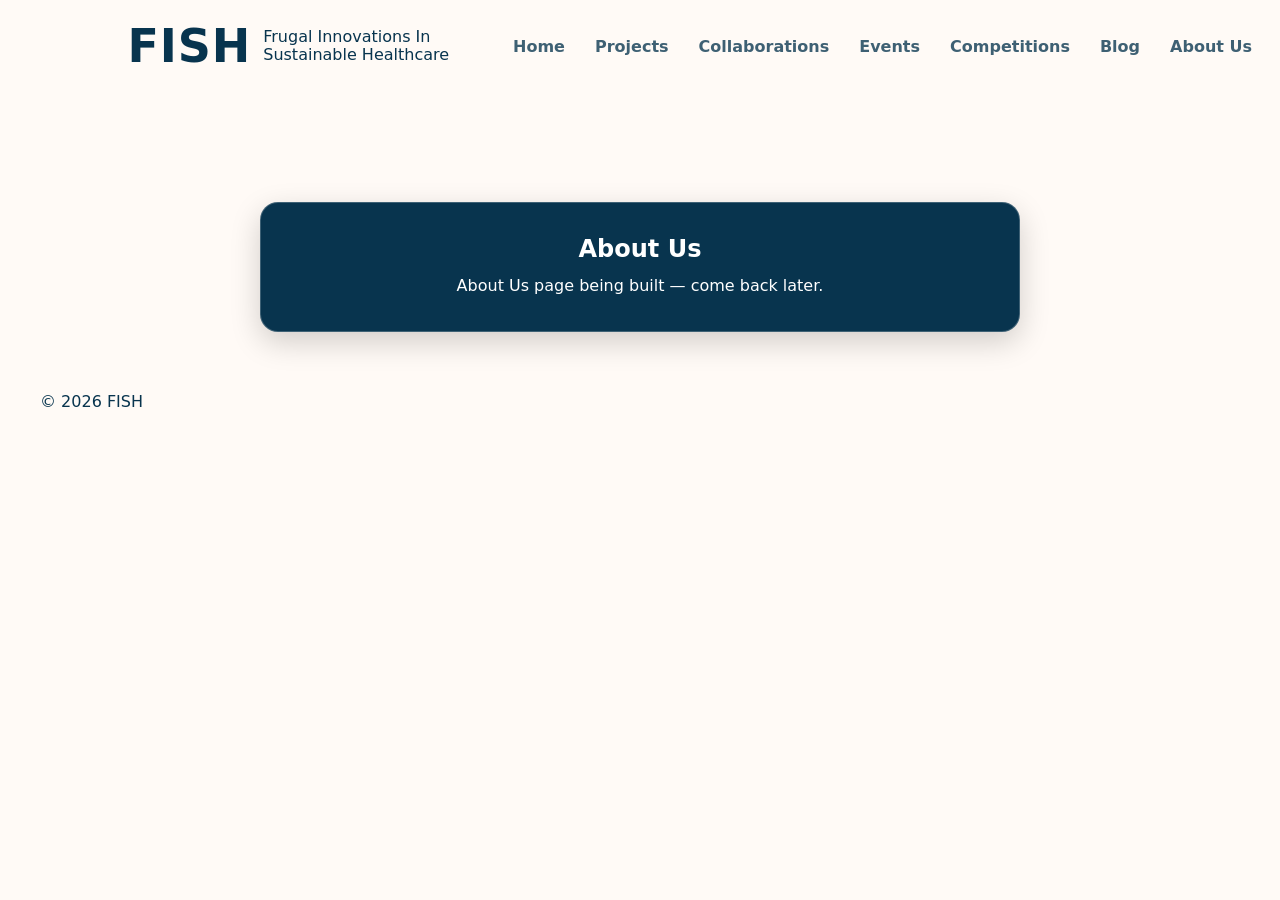
==== about/index.html @ 8b320f5f "Coded home page, added temporary site pages, updated README," ====
<!doctype html>
<html lang="en">
<head>
    <meta charset="utf-8" />
    <meta name="viewport" content="width=device-width, initial-scale=1" />

    <title>FISH | About</title>

    <!-- Root-relative paths so this works from /projects/, /about/, etc. -->
    <link rel="stylesheet" href="/css/styles.css" />
    <link rel="icon" type="image/png" href="/assets/brand/fish-main.png" />

    <!-- Placeholder styling (blue box) -->
    <style>
        .placeholder {
            padding: 110px 0 60px; /* clears fixed header */
            text-align: center;
        }

        .placeholder-card {
            max-width: 760px;
            margin: 0 auto;
            padding: 32px 26px;
            border-radius: 18px;

            /* Blue box */
            background: #08344E;
            border: 1px solid rgba(255, 255, 255, 0.22);
            box-shadow: 0 10px 30px rgba(0, 0, 0, 0.18);
        }

        .placeholder-card h1,
        .placeholder-card p {
            color: #fff;
            opacity: 1;
            margin: 0;
        }

        .placeholder-card h1 {
            margin-bottom: 10px;
        }
    </style>
</head>

<body>
<header class="site-header">
    <div class="container header-inner">
        <a class="brand" href="/" aria-label="Home">
            <img class="brand-mark" src="/assets/brand/fish-main.png" alt="FISH logo" />
            <div class="brand-meta brand-meta--inline">
                <div class="brand-name">FISH</div>
                <div class="brand-tagline brand-tagline--inline">
                    Frugal Innovations In<br /> Sustainable Healthcare
                </div>
            </div>
        </a>

        <button class="nav-toggle" aria-controls="primary-nav" aria-expanded="false">
            <span class="sr-only">Menu</span> ☰
        </button>

        <nav id="primary-nav" class="site-nav" aria-label="Primary navigation">
            <a class="nav-link" href="/">Home</a>

            <div class="nav-dropdown">
                <a class="nav-link" href="/projects/">Projects</a>
                <div class="dropdown-panel" role="menu" aria-label="Projects submenu">
                    <a class="dropdown-link" href="/projects/timeline/">Timeline</a>
                </div>
            </div>

            <a class="nav-link" href="/collaborations/">Collaborations</a>
            <a class="nav-link" href="/events/">Events</a>
            <a class="nav-link" href="/competitions/">Competitions</a>
            <a class="nav-link" href="/blog/">Blog</a>

            <div class="nav-dropdown nav-dropdown--right">
                <a class="nav-link" href="/about/">About Us</a>
                <div class="dropdown-panel" role="menu" aria-label="About Us submenu">
                    <a class="dropdown-link" href="/about/officers/">Officers</a>
                </div>
            </div>
        </nav>
    </div>
</header>

<main class="page">
    <section class="placeholder">
        <div class="container">
            <div class="placeholder-card">
                <h1>About Us</h1>
                <p>About Us page being built — come back later.</p>
            </div>
        </div>
    </section>
</main>

<footer class="site-footer">
    <div class="container footer-inner">
        <span>© <span id="year"></span> FISH</span>
    </div>
</footer>

<script>
    document.getElementById("year").textContent = new Date().getFullYear();
</script>

<script src="/js/nav.js"></script>
</body>
</html>
---- css/styles.css ----
:root{
    /* Wix colors you provided */
    --bg: #FFFAF6;        /* base color */
    --panel: #08344E;     /* base color behind illustration */
    --accent: #E65925;    /* accent orange */

    /* system font stack (no API) */
    --font: system-ui, -apple-system, "Segoe UI", Roboto, Helvetica, Arial, "Noto Sans", "Liberation Sans", sans-serif;


    /* Supporting colors */
    --text: #08344E;
    --muted: rgba(8, 52, 78, 0.78);
    --muted2: rgba(8, 52, 78, 0.65);
    --border: rgba(8, 52, 78, 0.14);

    --header-h: 92px;
    --max: 1200px;
    --pad: 24px;
}

*{ box-sizing: border-box; }
html, body { height: 100%; }
body{
    margin: 0;
    background: var(--bg);
    color: var(--text);
    font-family: var(--font);
}

button, input, textarea, select{
    font: inherit;
}

a{ color: inherit; text-decoration: none; }
img{ display: block; max-width: 100%; height: auto; }

.container{
    width: min(var(--max), 100% - 2*var(--pad));
    margin: 0 auto;
}

.page{ padding-top: var(--header-h); }

/* ---------- Header ---------- */
.site-header{
    position: fixed;
    top: 0; left: 0; right: 0;
    height: var(--header-h);
    background: var(--bg);
    z-index: 1000;
}

.header-inner{
    height: 100%;
    display: flex;
    align-items: center;
    justify-content: space-between;
    gap: 18px;
}

.brand{
    display: flex;
    align-items: center;
    gap: 12px;
}

.brand-mark{ height: 148px; width: auto; }

.brand-name{
    font-size: 46px;
    font-weight: 800;
    letter-spacing: 0.02em;
}


.brand-meta--inline{
    display: flex;
    align-items: center;
    gap: 12px;
}

.brand-tagline--inline{
    margin-top: 0;     /* remove the old top margin */
    line-height: 1.1;
}


/* Nav */
.site-nav{
    display: flex;
    align-items: center;
    gap: 22px;
}

.nav-link{
    padding: 10px 4px;
    font-weight: 650;
    color: var(--muted);
}

.nav-link.active{ color: var(--accent); }
.nav-link:hover{ color: var(--text); }



/* Projects dropdown */
.nav-dropdown{ position: relative; }
.dropdown-panel{
    display: none;
    position: absolute;
    top: 100%;
    left: 0;
    margin-top: 10px;          /* visual spacing */
    min-width: 180px;
    background: var(--bg);
    border: 1px solid var(--border);
    border-radius: 14px;
    padding: 8px;
    z-index: 2000;             /* keep it above everything */
}

/* Hover “bridge” so it doesn’t disappear while moving your mouse down */
.dropdown-panel::before{
    content: "";
    position: absolute;
    left: 0;
    right: 0;
    top: -10px;                /* matches margin-top above */
    height: 10px;
}
.nav-dropdown:hover .dropdown-panel,
.nav-dropdown:focus-within .dropdown-panel{
    display: block;
}
.dropdown-link{
    display: block;
    padding: 10px 10px;
    border-radius: 10px;
    font-weight: 650;
    color: var(--muted);
}
.dropdown-link:hover{ background: rgba(8,52,78,0.05); }

.nav-dropdown.open .dropdown-panel{
    display: block;
}

/* If a dropdown is near the right edge, anchor the panel to the right */
.nav-dropdown--right .dropdown-panel{
    left: auto;
    right: 0;
}


/* Mobile menu */
.nav-toggle{
    display: none;
    border: 1px solid var(--border);
    background: var(--bg);
    border-radius: 12px;
    padding: 8px 10px;
    font-size: 18px;
}
.sr-only{
    position:absolute;
    width:1px; height:1px;
    padding:0; margin:-1px;
    overflow:hidden;
    clip: rect(0,0,0,0);
    white-space: nowrap;
    border:0;
}

/* ---------- Hero ---------- */
.hero{
    padding: 34px 0 10px;
}

.hero-inner{
    display: grid;
    grid-template-columns: 1fr 1.28fr;
    gap: 34px;
    align-items: stretch;
}

.hero-left{
    padding-top: 60px; /* pushes title down like Wix */
    position: relative;
}

.hero-title{
    margin: 0 0 16px;
    font-size: clamp(58px, 5.2vw, 86px);
    line-height: 0.98;
    letter-spacing: -0.01em;
    font-weight: 500;
}

.accent{
    color: var(--accent);
    font-weight: 650;
}

.hero-subtitle{
    margin: 0 0 18px;
    color: var(--muted);
    font-weight: 650;
}

.btn{
    display: inline-flex;
    align-items: center;
    justify-content: center;
    padding: 12px 22px;
    border-radius: 999px;
    font-weight: 750;
    border: 1px solid transparent;
}
.btn.primary{
    background: var(--panel);
    color: white;
}

/* Right panel like screenshot */
.hero-right{
    background: var(--panel);
    min-height: 560px;
    display: flex;
    overflow: hidden;
    align-items: center;
    justify-content: center;
    padding: clamp(18px, 3vw, 48px);
}

.hero-illustration{
    width: 92%;
    height: 92%;
    object-fit: contain;
    object-position: center; /* keeps fish higher like Wix crop */
}

/* Optional decorative assets later */
.hero-decor{
    position: absolute;
    pointer-events: none;
}


/* ---------- Responsive ---------- */
@media (max-width: 980px){
    .hero-inner{ grid-template-columns: 1fr; }
    .hero-right{ min-height: 420px; }
    .hero-left{ padding-top: 24px; }
}

@media (max-width: 860px){
    .nav-toggle{ display: inline-flex; }
    .site-nav{
        position: absolute;
        top: var(--header-h);
        left: var(--pad);
        right: var(--pad);
        display: none;
        flex-direction: column;
        background: var(--bg);
        border: 1px solid var(--border);
        border-radius: 16px;
        padding: 10px;
    }
    .site-nav.open{ display: flex; }
    .dropdown-panel{
        position: static;
        display: none;           /* hidden until .open on the parent */
        margin-top: 0;
        min-width: 0;
        background: transparent;
        border: none;
        border-radius: 0;
        padding: 0;
        z-index: auto;
    }
    .dropdown-panel::before{
        content: none;
    }
    .nav-dropdown.open .dropdown-panel{
        display: block;  /* <-- show when toggled open */
    }
}

/* ---------- Shared spacing + typography helpers ---------- */
:root{
    --gutter: clamp(28px, 6vw, 120px);
    --split-pad: clamp(64px, 7vw, 120px);
    --split-min-h: 660px;

    /* Used for cards / mats (approx Wix) */
    --card-bg: #C7D1D5;
    --mat: rgba(127, 182, 204, 0.65); /* light blue-ish mat behind photos */
}

p{
    margin: 0;
    line-height: 1.65;
}

strong{ font-weight: 800; }

/* Large section titles like Wix */
.title-xl{
    margin: 0 0 34px;
    font-size: clamp(54px, 5.3vw, 84px);
    letter-spacing: -0.02em;
    font-weight: 800;
    color: var(--text);
}
.title-xl--light{ color: #fff; }

.title-lg{
    margin: 0 0 18px;
    font-size: clamp(34px, 3.1vw, 44px);
    letter-spacing: -0.01em;
    font-weight: 800;
    color: var(--text);
}
.title-lg--light{ color: #fff; }

/* ---------- Our Mission ---------- */
.mission{
    padding: clamp(74px, 7vw, 120px) 0;
}

.mission-title-row{
    display: flex;
    align-items: center;
    justify-content: center;
    gap: 26px;
    margin-bottom: 42px;
}

.mission-title{
    margin: 0;
    font-size: clamp(54px, 5.3vw, 84px);
    letter-spacing: -0.02em;
    font-weight: 800;
}

.mission-body{
    width: min(var(--max), 100% - 2*var(--pad));
    margin: 0 auto;
    display: grid;
    grid-template-columns: 1.15fr 0.85fr;
    gap: clamp(40px, 6vw, 120px);
    align-items: center;
}

.mission-text{
    width: min(1000px, 1000%);  /* <-- change 600px to whatever you want */
    justify-self: start;      /* prevents stretching across the grid column */
    color: var(--muted);
}

.mission-text p + p{
    margin-top: 22px; /* matches Wix paragraph spacing */
}

.mission-art{
    display: flex;
    justify-content: center;
    align-items: center;
}

/* placeholder circle */
.mission-art-circle{
    width: 210px;
    height: 210px;
    border-radius: 999px;
    background: rgba(127, 182, 204, 0.45);
    border: 2px dashed rgba(8, 52, 78, 0.16);
}

/* squiggle placeholder */
.mission-squiggle{
    width: 90px;
    height: 34px;
    display: inline-block;
    border-radius: 999px;
    border: 3px solid rgba(8,52,78,0.85);
    border-left-color: transparent;
    border-bottom-color: transparent;
    transform: rotate(10deg);
    opacity: 0.9;
}

/* ---------- Full-bleed split system (matches Wix’s 50/50 sections) ---------- */
.split{
    display: grid;
    grid-template-columns: 1fr 1fr;
    min-height: var(--split-min-h);
}

.split-side{
    padding: var(--split-pad) var(--gutter);
    display: flex;
    align-items: center;
}

.split-content{
    width: min(640px, 100%);
}

.split--right-dark .split-right{
    background: var(--panel);
    color: #fff;
}
.split--right-dark .split-right p{
    color: rgba(255,255,255,0.86);
}

.split--left-dark .split-left{
    background: var(--panel);
    color: #fff;
}
.split--left-dark .split-left p{
    color: rgba(255,255,255,0.86);
}

/* ---------- What Drives Us ---------- */
.drives-left .drives-copy{
    display: grid;
    gap: 36px;             /* Wix-like vertical rhythm */
    max-width: 560px;
}

.drives-left .drives-copy p{
    color: var(--muted);
    text-align: center;     /* matches screenshot */
}

.photo-stack{
    width: 100%;
    display: flex;
    flex-direction: column;
    gap: 28px;
    align-items: center;
    justify-content: center;
}

.photo-frame{
    width: min(420px, 100%);   /* smaller card width */
    padding: 14px;             /* slightly tighter */
    background: var(--mat);
    border-radius: 16px;
}

.photo-inner{
    width: 100%;
    aspect-ratio: 16 / 10;     /* a little shorter */
    border-radius: 12px;
    overflow: hidden;
    background: rgba(255,255,255,0.16); /* placeholder */
}

.photo-inner img{
    width: 100%;
    height: 100%;
    object-fit: cover;
}

/* ---------- How It Works ---------- */
.how-left{
    text-align: right;
}

.how-paragraph{
    max-width: 540px;
    margin: 0 auto;
    font-size: 20px;
}

.card-stack{
    display: grid;
    gap: 28px;
    width: min(620px, 100%);
}

.phase-card{
    background: var(--card-bg);
    border-radius: 12px;
    padding: 22px 24px;
    display: grid;
    grid-template-columns: 44px 1fr;
    gap: 16px;
    color: var(--text);
}

.phase-icon{
    width: 34px;
    height: 34px;
    border-radius: 10px;
    background: rgba(8,52,78,0.9);
}

.phase-title{
    margin: 0 0 8px;
    font-size: 18px;
    font-weight: 900;
}

.phase-bold{
    margin: 0 0 6px;
    font-weight: 800;
    color: rgba(8,52,78,0.88);
}

.phase-card p{
    color: rgba(8,52,78,0.82);
}

/* ---------- Feature sections (Workshops / Guest / Competition / Social) ---------- */
.feature{
    min-height: var(--split-min-h);
}

.feature--reverse{
    /* text left, photo right */
}

.split-right--photo{
    padding: 0;            /* photo should feel “edge-to-edge” like Wix */
    display: flex;
    align-items: stretch;
}

.feature-photo-wrap{
    width: 100%;
    display: flex;
    align-items: center;
    justify-content: center;
}

.feature-photo-box{
    width: 100%;
    height: clamp(420px, 56vh, 620px);
    background: rgba(8,52,78,0.06); /* placeholder if image commented out */
    overflow: hidden;
}

.feature-photo-box img{
    width: 100%;
    height: 100%;
    object-fit: cover;
}

.feature-panel{
    width: min(560px, 100%);
}

.feature-text{
    color: rgba(255,255,255,0.86);
    max-width: 520px;
}

.feature-panel--light .feature-text--dark{
    color: var(--muted);
    max-width: 520px;
}

/* ---------- Join Us band ---------- */
.cta{
    background: var(--panel);
    padding: clamp(78px, 7vw, 120px) var(--pad);
    text-align: center;
    color: #fff;
}

.cta-inner{
    width: min(var(--max), 100%);
    margin: 0 auto;
}

.cta-title{
    margin: 0 0 8px;
    font-size: clamp(56px, 5vw, 80px);
    font-weight: 900;
    letter-spacing: -0.02em;
}

.cta-subtitle{
    margin: 0 0 26px;
    color: rgba(255,255,255,0.88);
    font-weight: 650;
}

.cta-desc{
    margin: 0 auto 26px;
    max-width: 720px;
    color: rgba(255,255,255,0.86);
}

.btn.cta-btn{
    background: #fff;
    color: var(--panel);
    border-radius: 999px;
    padding: 12px 34px;
    font-weight: 800;
}

/* ---------- Contact section ---------- */
.contact-section{
    background: var(--panel);
    padding: clamp(80px, 7vw, 120px) 0;
}

.contact-grid{
    width: min(var(--max), 100% - 2*var(--pad));
    margin: 0 auto;
    display: grid;
    grid-template-columns: 460px 1fr;
    gap: clamp(40px, 6vw, 120px);
    align-items: start;
}

.contact-card{
    background: var(--bg);
    border-radius: 14px;
    padding: 46px 44px;
    min-height: 520px;
}

.contact-card--wide{
    min-height: 520px;
}

.contact-title{
    margin: 0 0 26px;
    font-size: 34px;
    font-weight: 500; /* matches Wix lighter “Contact Us” */
    letter-spacing: -0.01em;
}

.contact-form{
    display: grid;
    gap: 22px;
}

.form-row{
    display: grid;
    grid-template-columns: 1fr 1fr;
    gap: 24px;
}

.field label{
    display: block;
    font-size: 14px;
    font-weight: 650;
    color: rgba(8,52,78,0.85);
    margin-bottom: 10px;
}

.field input,
.field textarea{
    width: 100%;
    border: none;
    border-bottom: 2px solid rgba(8,52,78,0.28);
    background: transparent;
    padding: 8px 0;
    outline: none;
}

.field textarea{
    resize: vertical;
    min-height: 160px;
}

.btn.submit-btn{
    justify-self: start;
    background: var(--panel);
    color: #fff;
    border-radius: 999px;
    padding: 12px 26px;
    font-weight: 800;
}

.contact-info{
    display: grid;
    gap: 14px;
}

.contact-line{
    color: rgba(8,52,78,0.82);
    font-weight: 650;
}

.divider{
    height: 1px;
    background: rgba(8,52,78,0.18);
    margin: 18px 0;
}

.social-row{
    display: flex;
    gap: 14px;
    align-items: center;
}

.social-icon{
    width: 42px;
    height: 42px;
    border-radius: 10px;
    display: inline-flex;
    align-items: center;
    justify-content: center;
    background: rgba(8,52,78,0.06);
    border: 1px solid rgba(8,52,78,0.14);
    transition: transform 120ms ease, background 120ms ease;
    padding: 0;
    overflow: hidden;
}

.social-icon:hover{
    transform: translateY(-1px);
    background: rgba(8,52,78,0.10);
}

.social-icon img{
    width: 100%;
    height: 100%;
    object-fit: contain;
    transform: scale(2);
    display: block;
}


.fineprint{
    color: rgba(8,52,78,0.75);
    font-weight: 650;
}

/* ---------- Responsive ---------- */
@media (max-width: 980px){
    .mission-body{ grid-template-columns: 1fr; }
    .split{ grid-template-columns: 1fr; }
    .split-side{ padding: 56px var(--pad); }
    .split-right--photo{ padding: 0; }

    .contact-grid{
        grid-template-columns: 1fr;
        gap: 28px;
    }
    .contact-card{ min-height: auto; }
    .form-row{ grid-template-columns: 1fr; }
}

/* =========================================================
   Wix spacing / full-bleed overrides
   Paste at VERY BOTTOM of styles.css
   ========================================================= */

/* Make header content span wider like Wix (nav pushed farther right) */
.site-header .header-inner{
    width: calc(100% - 2*var(--pad));
    margin: 0 auto;
    max-width: none;
}

/* Make hero full-bleed 50/50 (right panel flush to edge) */
.hero{ padding: 0; }
.hero .hero-inner{
    width: 100%;
    max-width: none;
    margin: 0;
    padding: 0;
    grid-template-columns: 1fr 1fr;
    gap: 0;
}
.hero-left{
    padding-right: clamp(28px, 4vw, 90px);
    max-width: 720px; /* keeps text block feeling like Wix */
    padding-top: clamp(200px, 10vh, 160px);  /* down */
    padding-left: clamp(140px, 7vw, 2000px);  /* right */
}
.hero-right{
    min-height: clamp(560px, 72vh, 860px);
    display: flex;
    align-items: center;
    justify-content: center;
    padding: clamp(18px, 3vw, 48px);
}

/* Global split sizing closer to Wix */
:root{
    --gutter: clamp(28px, 7vw, 140px);
    --split-pad: clamp(88px, 7.5vw, 140px);
    --split-min-h: clamp(700px, 78vh, 900px);
}

/* Our Mission title is left-aligned within the content width (not centered on page) */
.mission{
    padding-top: clamp(90px, 8vw, 140px);
    padding-bottom: clamp(70px, 7vw, 120px);
}
.mission-title-row{
    width: min(var(--max), 100% - 2*var(--pad));
    margin: 0 auto 52px;
    justify-content: flex-start;
    gap: 32px;
}
.mission-body{
    gap: clamp(40px, 7vw, 140px);
}
.mission-text p{
    font-size: 20px;   /* try 15px–18px */
}
.mission-art-circle{
    width: 230px;
    height: 230px;
}

/* --- What Drives Us spacing --- */
.drives .split-side{ align-items: flex-start; }

/* Wix has a big gap between title and the paragraphs */
.drives-left .drives-copy{
    margin-top: clamp(60px, 8vh, 160px);
    max-width: 560px;
}
/* What Drives Us body text size */
.drives-left .drives-copy p {
    font-size: 24px; /* try 15px–18px */
    line-height: 1.7; /* optional */
}
/* Photo frames feel a bit taller than 16:9 on Wix */
.photo-inner{ aspect-ratio: 4 / 3; }
.photo-frame{ width: min(420px, 100%); }

/* --- How It Works spacing --- */
.how .split-left,
.how .split-right{
    align-items: flex-start; /* cards start near the top, not vertically centered */
}

.how-left{
    text-align: center; /* Wix title is left aligned */
}
.how-left .title-xl{
    margin-bottom: 0; /* reduces extra gap under title */
}
.how-paragraph{
    margin-top: clamp(40px, 6vh, 110px);
    text-align: center;
    max-width: 430px;
}

/* --- Feature sections (Workshops/Competition photo is on LEFT) --- */
/* Make photo-left halves truly edge-to-edge */
.split--right-dark.feature .split-left{
    padding: 0;
    align-items: stretch;
}

.feature-text{
    font-size: 24px;
    line-height: 1.7;
}

    /* Make photo-right halves truly edge-to-edge (Guest/Social already use split-right--photo) */
.split-right--photo{
    padding: 0;
    align-items: stretch;
}

/* Force photos to fill the entire half height (remove the old clamp height feel) */
.feature-photo-wrap{
    width: 100%;
    height: 100%;
    align-items: stretch;
    justify-content: stretch;
}
.feature-photo-box{
    width: 100%;
    height: 100%;
}

/* Text panels: Wix feels top-aligned with generous padding */
.feature .split-right,
.feature--reverse .split-left{
    align-items: flex-start;
}

/* Slightly push text down (Wix “breathing room”) */
.feature-panel,
.feature-panel--light{
    margin-top: clamp(10px, 5vh, 85px);
}

/* --- Join Us band spacing --- */
.cta{
    padding-top: clamp(40px, 9vw, 70px);
    padding-bottom: clamp(40px, 9vw, 70px);
}

/* --- Contact spacing (cards centered vertically in dark area) --- */
.contact-section{
    padding: clamp(50px, 9vw, 90px) 0;
}
.contact-grid{
    align-items: center;
    gap: clamp(50px, 8vw, 160px);
}
.contact-card{
    border-radius: 18px;
}

/* --- Contact strip (replaces the form) --- */
.contact-strip{
    width: min(var(--max), 100% - 2*var(--pad));
    margin: 0 auto;
    background: var(--bg);
    border-radius: 18px;
    padding: clamp(26px, 3.2vw, 44px) clamp(22px, 3vw, 46px);
    display: grid;
    grid-template-columns: 1fr auto;
    align-items: center;
    gap: 22px;
}

.contact-strip-left{
    display: grid;
    gap: 10px;
}

.contact-link{
    text-decoration: none;
}
.contact-link:hover{
    text-decoration: underline;
    text-underline-offset: 3px;
}

.contact-strip-right{
    display: flex;
    align-items: center;
    justify-content: flex-end;
    gap: 14px;
    padding-left: 22px;
    border-left: 1px solid rgba(8,52,78,0.18);
}

@media (max-width: 700px){
    .contact-strip{
        grid-template-columns: 1fr;
    }
    .contact-strip-right{
        justify-content: flex-start;
        padding-left: 0;
        border-left: 0;
    }
}
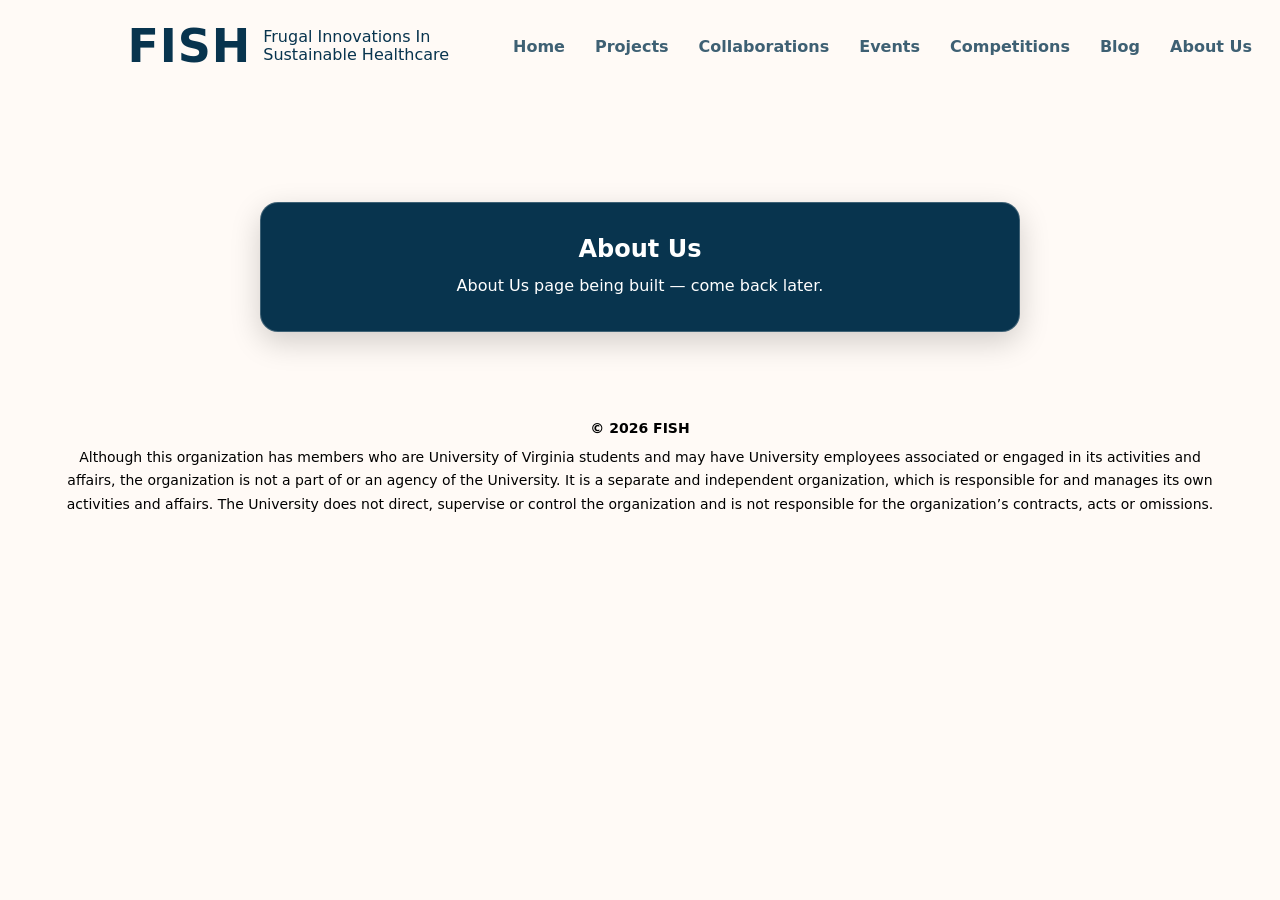
==== commit 00bfb688: "Merge pull request #3 from Frugal-Innovations-at-UVA/fede/debugging added disclaimer to footer" ====
--- a/about/index.html
+++ b/about/index.html
@@ -97,7 +97,11 @@
 
 <footer class="site-footer">
     <div class="container footer-inner">
-        <span>© <span id="year"></span> FISH</span>
+        <span class="footer-copy">© <span id="year"></span> FISH</span>
+
+        <p class="footer-disclaimer">
+            Although this organization has members who are University of Virginia students and may have University employees associated or engaged in its activities and affairs, the organization is not a part of or an agency of the University. It is a separate and independent organization, which is responsible for and manages its own activities and affairs. The University does not direct, supervise or control the organization and is not responsible for the organization’s contracts, acts or omissions.
+        </p>
     </div>
 </footer>
 
--- a/css/styles.css
+++ b/css/styles.css
@@ -1,12 +1,18 @@
+/* =========================================================
+   Frugal Innovations — Home Page Styles (consolidated)
+   - Variables defined once
+   - Components grouped together
+   ========================================================= */
+
+/* ---------- Design tokens ---------- */
 :root{
-    /* Wix colors you provided */
-    --bg: #FFFAF6;        /* base color */
-    --panel: #08344E;     /* base color behind illustration */
-    --accent: #E65925;    /* accent orange */
-
-    /* system font stack (no API) */
+    /* Brand / Wix colors */
+    --bg: #FFFAF6;
+    --panel: #08344E;
+    --accent: #E65925;
+
+    /* Typography */
     --font: system-ui, -apple-system, "Segoe UI", Roboto, Helvetica, Arial, "Noto Sans", "Liberation Sans", sans-serif;
-
 
     /* Supporting colors */
     --text: #08344E;
@@ -14,13 +20,25 @@
     --muted2: rgba(8, 52, 78, 0.65);
     --border: rgba(8, 52, 78, 0.14);
 
+    /* Layout */
     --header-h: 92px;
     --max: 1200px;
     --pad: 24px;
-}
-
+
+    /* Full-bleed split sizing (Wix-ish) */
+    --gutter: clamp(28px, 7vw, 140px);
+    --split-pad: clamp(88px, 7.5vw, 140px);
+    --split-min-h: clamp(700px, 78vh, 900px);
+
+    /* Cards / mats */
+    --card-bg: #C7D1D5;
+    --mat: rgba(127, 182, 204, 0.65);
+}
+
+/* ---------- Base reset ---------- */
 *{ box-sizing: border-box; }
-html, body { height: 100%; }
+html, body{ height: 100%; }
+
 body{
     margin: 0;
     background: var(--bg);
@@ -28,13 +46,14 @@
     font-family: var(--font);
 }
 
-button, input, textarea, select{
-    font: inherit;
-}
-
+button, input, textarea, select{ font: inherit; }
 a{ color: inherit; text-decoration: none; }
 img{ display: block; max-width: 100%; height: auto; }
 
+p{ margin: 0; line-height: 1.65; }
+strong{ font-weight: 800; }
+
+/* ---------- Layout helpers ---------- */
 .container{
     width: min(var(--max), 100% - 2*var(--pad));
     margin: 0 auto;
@@ -42,7 +61,55 @@
 
 .page{ padding-top: var(--header-h); }
 
-/* ---------- Header ---------- */
+.sr-only{
+    position: absolute;
+    width: 1px; height: 1px;
+    padding: 0; margin: -1px;
+    overflow: hidden;
+    clip: rect(0,0,0,0);
+    white-space: nowrap;
+    border: 0;
+}
+
+/* ---------- Shared typography helpers ---------- */
+.title-xl{
+    margin: 0 0 34px;
+    font-size: clamp(54px, 5.3vw, 84px);
+    letter-spacing: -0.02em;
+    font-weight: 800;
+    color: var(--text);
+}
+.title-xl--light{ color: #fff; }
+
+.title-lg{
+    margin: 0 0 18px;
+    font-size: clamp(34px, 3.1vw, 44px);
+    letter-spacing: -0.01em;
+    font-weight: 800;
+    color: var(--text);
+}
+.title-lg--light{ color: #fff; }
+
+.accent{ color: var(--accent); font-weight: 650; }
+
+/* ---------- Buttons ---------- */
+.btn{
+    display: inline-flex;
+    align-items: center;
+    justify-content: center;
+    padding: 12px 22px;
+    border-radius: 999px;
+    font-weight: 750;
+    border: 1px solid transparent;
+}
+.btn.primary{
+    background: var(--panel);
+    color: #fff;
+}
+
+/* =========================================================
+   Header + Nav
+   ========================================================= */
 .site-header{
     position: fixed;
     top: 0; left: 0; right: 0;
@@ -51,7 +118,12 @@
     z-index: 1000;
 }
 
-.header-inner{
+/* Targets your .container.header-inner element */
+.site-header .header-inner{
+    width: calc(100% - 2*var(--pad));
+    max-width: none;
+    margin: 0 auto;
+
     height: 100%;
     display: flex;
     align-items: center;
@@ -59,6 +131,7 @@
     gap: 18px;
 }
 
+/* Brand */
 .brand{
     display: flex;
     align-items: center;
@@ -73,7 +146,6 @@
     letter-spacing: 0.02em;
 }
 
-
 .brand-meta--inline{
     display: flex;
     align-items: center;
@@ -81,10 +153,9 @@
 }
 
 .brand-tagline--inline{
-    margin-top: 0;     /* remove the old top margin */
+    margin-top: 0;
     line-height: 1.1;
 }
-
 
 /* Nav */
 .site-nav{
@@ -102,37 +173,37 @@
 .nav-link.active{ color: var(--accent); }
 .nav-link:hover{ color: var(--text); }
 
-
-
-/* Projects dropdown */
+/* Dropdown */
 .nav-dropdown{ position: relative; }
+
 .dropdown-panel{
     display: none;
     position: absolute;
     top: 100%;
     left: 0;
-    margin-top: 10px;          /* visual spacing */
+    margin-top: 10px;
     min-width: 180px;
     background: var(--bg);
     border: 1px solid var(--border);
     border-radius: 14px;
     padding: 8px;
-    z-index: 2000;             /* keep it above everything */
-}
-
-/* Hover “bridge” so it doesn’t disappear while moving your mouse down */
+    z-index: 2000;
+}
+
 .dropdown-panel::before{
     content: "";
     position: absolute;
     left: 0;
     right: 0;
-    top: -10px;                /* matches margin-top above */
+    top: -10px;
     height: 10px;
 }
+
 .nav-dropdown:hover .dropdown-panel,
 .nav-dropdown:focus-within .dropdown-panel{
     display: block;
 }
+
 .dropdown-link{
     display: block;
     padding: 10px 10px;
@@ -142,18 +213,14 @@
 }
 .dropdown-link:hover{ background: rgba(8,52,78,0.05); }
 
-.nav-dropdown.open .dropdown-panel{
-    display: block;
-}
-
-/* If a dropdown is near the right edge, anchor the panel to the right */
+.nav-dropdown.open .dropdown-panel{ display: block; }
+
 .nav-dropdown--right .dropdown-panel{
     left: auto;
     right: 0;
 }
 
-
-/* Mobile menu */
+/* Mobile menu button */
 .nav-toggle{
     display: none;
     border: 1px solid var(--border);
@@ -162,31 +229,31 @@
     padding: 8px 10px;
     font-size: 18px;
 }
-.sr-only{
-    position:absolute;
-    width:1px; height:1px;
-    padding:0; margin:-1px;
-    overflow:hidden;
-    clip: rect(0,0,0,0);
-    white-space: nowrap;
-    border:0;
-}
-
-/* ---------- Hero ---------- */
-.hero{
-    padding: 34px 0 10px;
-}
-
-.hero-inner{
-    display: grid;
-    grid-template-columns: 1fr 1.28fr;
-    gap: 34px;
+
+/* =========================================================
+   Hero (full-bleed 50/50 like Wix)
+   ========================================================= */
+.hero{ padding: 0; }
+
+.hero .hero-inner{
+    width: 100%;
+    max-width: none;
+    margin: 0;
+    padding: 0;
+
+    display: grid;
+    grid-template-columns: 1fr 1fr;
+    gap: 0;
     align-items: stretch;
 }
 
 .hero-left{
-    padding-top: 60px; /* pushes title down like Wix */
     position: relative;
+    max-width: 720px;
+
+    padding-top: clamp(200px, 10vh, 200px);
+    padding-right: clamp(28px, 4vw, 90px);
+    padding-left: clamp(140px, 7vw, 2000px);
 }
 
 .hero-title{
@@ -197,35 +264,15 @@
     font-weight: 500;
 }
 
-.accent{
-    color: var(--accent);
-    font-weight: 650;
-}
-
 .hero-subtitle{
     margin: 0 0 18px;
     color: var(--muted);
     font-weight: 650;
 }
 
-.btn{
-    display: inline-flex;
-    align-items: center;
-    justify-content: center;
-    padding: 12px 22px;
-    border-radius: 999px;
-    font-weight: 750;
-    border: 1px solid transparent;
-}
-.btn.primary{
-    background: var(--panel);
-    color: white;
-}
-
-/* Right panel like screenshot */
 .hero-right{
     background: var(--panel);
-    min-height: 560px;
+    min-height: clamp(560px, 72vh, 860px);
     display: flex;
     overflow: hidden;
     align-items: center;
@@ -237,105 +284,30 @@
     width: 92%;
     height: 92%;
     object-fit: contain;
-    object-position: center; /* keeps fish higher like Wix crop */
-}
-
-/* Optional decorative assets later */
+    object-position: center;
+}
+
 .hero-decor{
     position: absolute;
     pointer-events: none;
 }
 
-
-/* ---------- Responsive ---------- */
-@media (max-width: 980px){
-    .hero-inner{ grid-template-columns: 1fr; }
-    .hero-right{ min-height: 420px; }
-    .hero-left{ padding-top: 24px; }
-}
-
-@media (max-width: 860px){
-    .nav-toggle{ display: inline-flex; }
-    .site-nav{
-        position: absolute;
-        top: var(--header-h);
-        left: var(--pad);
-        right: var(--pad);
-        display: none;
-        flex-direction: column;
-        background: var(--bg);
-        border: 1px solid var(--border);
-        border-radius: 16px;
-        padding: 10px;
-    }
-    .site-nav.open{ display: flex; }
-    .dropdown-panel{
-        position: static;
-        display: none;           /* hidden until .open on the parent */
-        margin-top: 0;
-        min-width: 0;
-        background: transparent;
-        border: none;
-        border-radius: 0;
-        padding: 0;
-        z-index: auto;
-    }
-    .dropdown-panel::before{
-        content: none;
-    }
-    .nav-dropdown.open .dropdown-panel{
-        display: block;  /* <-- show when toggled open */
-    }
-}
-
-/* ---------- Shared spacing + typography helpers ---------- */
-:root{
-    --gutter: clamp(28px, 6vw, 120px);
-    --split-pad: clamp(64px, 7vw, 120px);
-    --split-min-h: 660px;
-
-    /* Used for cards / mats (approx Wix) */
-    --card-bg: #C7D1D5;
-    --mat: rgba(127, 182, 204, 0.65); /* light blue-ish mat behind photos */
-}
-
-p{
-    margin: 0;
-    line-height: 1.65;
-}
-
-strong{ font-weight: 800; }
-
-/* Large section titles like Wix */
-.title-xl{
-    margin: 0 0 34px;
-    font-size: clamp(54px, 5.3vw, 84px);
-    letter-spacing: -0.02em;
-    font-weight: 800;
-    color: var(--text);
-}
-.title-xl--light{ color: #fff; }
-
-.title-lg{
-    margin: 0 0 18px;
-    font-size: clamp(34px, 3.1vw, 44px);
-    letter-spacing: -0.01em;
-    font-weight: 800;
-    color: var(--text);
-}
-.title-lg--light{ color: #fff; }
-
-/* ---------- Our Mission ---------- */
+/* =========================================================
+   Our Mission
+   ========================================================= */
 .mission{
-    padding: clamp(74px, 7vw, 120px) 0;
+    padding-top: clamp(90px, 8vw, 140px);
+    padding-bottom: clamp(70px, 7vw, 120px);
 }
 
 .mission-title-row{
-    display: flex;
-    align-items: center;
-    justify-content: center;
-    gap: 26px;
-    margin-bottom: 42px;
+    width: min(var(--max), 100% - 2*var(--pad));
+    margin: 0 auto 52px;
+
+    display: flex;
+    align-items: center;
+    justify-content: flex-start;
+    gap: 32px;
 }
 
 .mission-title{
@@ -348,21 +320,25 @@
 .mission-body{
     width: min(var(--max), 100% - 2*var(--pad));
     margin: 0 auto;
-    display: grid;
-    grid-template-columns: 1.15fr 0.85fr;
-    gap: clamp(40px, 6vw, 120px);
+
+    display: grid;
+    grid-template-columns: 5fr 0.5fr;
+    gap: clamp(40px, 7vw, 140px);
     align-items: center;
 }
 
 .mission-text{
-    width: min(1000px, 1000%);  /* <-- change 600px to whatever you want */
-    justify-self: start;      /* prevents stretching across the grid column */
+    width: 100%;
+    max-width: 1000px;
+    min-width: 0;      /* <-- important inside CSS grid so it can shrink/wrap */
+    justify-self: start;
     color: var(--muted);
 }
 
-.mission-text p + p{
-    margin-top: 22px; /* matches Wix paragraph spacing */
-}
+.mission-body > *{ min-width: 0; }
+
+.mission-text p{ font-size: 20px; }
+.mission-text p + p{ margin-top: 22px; }
 
 .mission-art{
     display: flex;
@@ -370,16 +346,15 @@
     align-items: center;
 }
 
-/* placeholder circle */
+/* (Optional placeholders if you uncomment them in HTML) */
 .mission-art-circle{
-    width: 210px;
-    height: 210px;
+    width: 230px;
+    height: 230px;
     border-radius: 999px;
     background: rgba(127, 182, 204, 0.45);
     border: 2px dashed rgba(8, 52, 78, 0.16);
 }
 
-/* squiggle placeholder */
 .mission-squiggle{
     width: 90px;
     height: 34px;
@@ -392,7 +367,9 @@
     opacity: 0.9;
 }
 
-/* ---------- Full-bleed split system (matches Wix’s 50/50 sections) ---------- */
+/* =========================================================
+   Full-bleed split system (50/50 sections)
+   ========================================================= */
 .split{
     display: grid;
     grid-template-columns: 1fr 1fr;
@@ -405,36 +382,37 @@
     align-items: center;
 }
 
-.split-content{
-    width: min(640px, 100%);
-}
+.split-content{ width: min(640px, 100%); }
 
 .split--right-dark .split-right{
     background: var(--panel);
     color: #fff;
 }
-.split--right-dark .split-right p{
-    color: rgba(255,255,255,0.86);
-}
+.split--right-dark .split-right p{ color: rgba(255,255,255,0.86); }
 
 .split--left-dark .split-left{
     background: var(--panel);
     color: #fff;
 }
-.split--left-dark .split-left p{
-    color: rgba(255,255,255,0.86);
-}
-
-/* ---------- What Drives Us ---------- */
+.split--left-dark .split-left p{ color: rgba(255,255,255,0.86); }
+
+/* =========================================================
+   What Drives Us
+   ========================================================= */
+.drives .split-side{ align-items: flex-start; }
+
 .drives-left .drives-copy{
     display: grid;
-    gap: 36px;             /* Wix-like vertical rhythm */
+    gap: 36px;
     max-width: 560px;
+    margin-top: clamp(60px, 8vh, 160px);
 }
 
 .drives-left .drives-copy p{
     color: var(--muted);
-    text-align: center;     /* matches screenshot */
+    text-align: center;
+    font-size: 24px;
+    line-height: 1.7;
 }
 
 .photo-stack{
@@ -447,18 +425,18 @@
 }
 
 .photo-frame{
-    width: min(420px, 100%);   /* smaller card width */
-    padding: 14px;             /* slightly tighter */
+    width: min(420px, 100%);
+    padding: 14px;
     background: var(--mat);
     border-radius: 16px;
 }
 
 .photo-inner{
     width: 100%;
-    aspect-ratio: 16 / 10;     /* a little shorter */
+    aspect-ratio: 4 / 3;
     border-radius: 12px;
     overflow: hidden;
-    background: rgba(255,255,255,0.16); /* placeholder */
+    background: rgba(255,255,255,0.16);
 }
 
 .photo-inner img{
@@ -467,14 +445,25 @@
     object-fit: cover;
 }
 
-/* ---------- How It Works ---------- */
+/* =========================================================
+   How It Works
+   ========================================================= */
+.how .split-left,
+.how .split-right{
+    align-items: center;
+}
+
 .how-left{
-    text-align: right;
-}
+    text-align: center;
+}
+.how-left .title-xl{ margin-bottom: 0; }
 
 .how-paragraph{
-    max-width: 540px;
-    margin: 0 auto;
+    margin-top: clamp(40px, 6vh, 110px);
+    margin-left: auto;
+    margin-right: auto;
+    text-align: center;
+    max-width: 430px;
     font-size: 20px;
 }
 
@@ -513,36 +502,36 @@
     color: rgba(8,52,78,0.88);
 }
 
-.phase-card p{
-    color: rgba(8,52,78,0.82);
-}
-
-/* ---------- Feature sections (Workshops / Guest / Competition / Social) ---------- */
-.feature{
-    min-height: var(--split-min-h);
-}
-
-.feature--reverse{
-    /* text left, photo right */
+.phase-card p{ color: rgba(8,52,78,0.82); }
+
+/* =========================================================
+   Feature sections (Workshops / Guest / Competition / Social)
+   ========================================================= */
+.feature{ min-height: var(--split-min-h); }
+
+.split--right-dark.feature .split-left{
+    padding: 0;
+    align-items: stretch;
 }
 
 .split-right--photo{
-    padding: 0;            /* photo should feel “edge-to-edge” like Wix */
+    padding: 0;
     display: flex;
     align-items: stretch;
 }
 
 .feature-photo-wrap{
     width: 100%;
-    display: flex;
-    align-items: center;
-    justify-content: center;
+    height: 100%;
+    display: flex;
+    align-items: stretch;
+    justify-content: stretch;
 }
 
 .feature-photo-box{
     width: 100%;
-    height: clamp(420px, 56vh, 620px);
-    background: rgba(8,52,78,0.06); /* placeholder if image commented out */
+    height: 100%;
+    background: rgba(8,52,78,0.06);
     overflow: hidden;
 }
 
@@ -552,13 +541,21 @@
     object-fit: cover;
 }
 
+.feature .split-right,
+.feature--reverse .split-left{
+    align-items: flex-start;
+}
+
 .feature-panel{
     width: min(560px, 100%);
+    margin-top: clamp(10px, 5vh, 85px);
 }
 
 .feature-text{
     color: rgba(255,255,255,0.86);
     max-width: 520px;
+    font-size: 24px;
+    line-height: 1.7;
 }
 
 .feature-panel--light .feature-text--dark{
@@ -566,10 +563,12 @@
     max-width: 520px;
 }
 
-/* ---------- Join Us band ---------- */
+/* =========================================================
+   Join Us band
+   ========================================================= */
 .cta{
     background: var(--panel);
-    padding: clamp(78px, 7vw, 120px) var(--pad);
+    padding: clamp(40px, 9vw, 70px) var(--pad);
     text-align: center;
     color: #fff;
 }
@@ -606,85 +605,30 @@
     font-weight: 800;
 }
 
-/* ---------- Contact section ---------- */
+/* =========================================================
+   Contact section (strip)
+   ========================================================= */
 .contact-section{
     background: var(--panel);
-    padding: clamp(80px, 7vw, 120px) 0;
-}
-
-.contact-grid{
+    padding: clamp(50px, 9vw, 90px) 0;
+}
+
+.contact-strip{
     width: min(var(--max), 100% - 2*var(--pad));
     margin: 0 auto;
-    display: grid;
-    grid-template-columns: 460px 1fr;
-    gap: clamp(40px, 6vw, 120px);
-    align-items: start;
-}
-
-.contact-card{
     background: var(--bg);
-    border-radius: 14px;
-    padding: 46px 44px;
-    min-height: 520px;
-}
-
-.contact-card--wide{
-    min-height: 520px;
-}
-
-.contact-title{
-    margin: 0 0 26px;
-    font-size: 34px;
-    font-weight: 500; /* matches Wix lighter “Contact Us” */
-    letter-spacing: -0.01em;
-}
-
-.contact-form{
-    display: grid;
+    border-radius: 18px;
+    padding: clamp(26px, 3.2vw, 44px) clamp(22px, 3vw, 46px);
+
+    display: grid;
+    grid-template-columns: 1fr auto;
+    align-items: center;
     gap: 22px;
 }
 
-.form-row{
-    display: grid;
-    grid-template-columns: 1fr 1fr;
-    gap: 24px;
-}
-
-.field label{
-    display: block;
-    font-size: 14px;
-    font-weight: 650;
-    color: rgba(8,52,78,0.85);
-    margin-bottom: 10px;
-}
-
-.field input,
-.field textarea{
-    width: 100%;
-    border: none;
-    border-bottom: 2px solid rgba(8,52,78,0.28);
-    background: transparent;
-    padding: 8px 0;
-    outline: none;
-}
-
-.field textarea{
-    resize: vertical;
-    min-height: 160px;
-}
-
-.btn.submit-btn{
-    justify-self: start;
-    background: var(--panel);
-    color: #fff;
-    border-radius: 999px;
-    padding: 12px 26px;
-    font-weight: 800;
-}
-
-.contact-info{
-    display: grid;
-    gap: 14px;
+.contact-strip-left{
+    display: grid;
+    gap: 10px;
 }
 
 .contact-line{
@@ -692,16 +636,18 @@
     font-weight: 650;
 }
 
-.divider{
-    height: 1px;
-    background: rgba(8,52,78,0.18);
-    margin: 18px 0;
-}
-
-.social-row{
-    display: flex;
+.contact-link:hover{
+    text-decoration: underline;
+    text-underline-offset: 3px;
+}
+
+.contact-strip-right{
+    display: flex;
+    align-items: center;
+    justify-content: flex-end;
     gap: 14px;
-    align-items: center;
+    padding-left: 22px;
+    border-left: 1px solid rgba(8,52,78,0.18);
 }
 
 .social-icon{
@@ -731,226 +677,95 @@
     display: block;
 }
 
-
-.fineprint{
-    color: rgba(8,52,78,0.75);
-    font-weight: 650;
-}
-
-/* ---------- Responsive ---------- */
+/* =========================================================
+   Footer
+   ========================================================= */
+.site-footer{padding: 28px 0 34px; }
+
+.footer-inner{
+    display: grid;
+    gap: 10px;                     /* tighter spacing between lines */
+    justify-items: center;
+    text-align: center;
+    padding: 0 var(--pad);         /* small side padding */
+}
+
+.footer-copy{
+    color: rgba(0,0,0,1);
+    font-weight: 800;
+    font-size: 14px;
+    text-transform: uppercase;
+}
+
+.footer-disclaimer{
+    margin: 0;
+    max-width: 2000px;
+    color: rgba(0,0,0,1);
+    font-size: 14px;               /* readable but not huge */
+    line-height: 1.65;
+}
+
+
+/* =========================================================
+   Responsive
+   ========================================================= */
 @media (max-width: 980px){
+    .hero .hero-inner{ grid-template-columns: 1fr; }
+
+    .hero-left{
+        padding-top: 24px;
+        padding-left: var(--pad);
+        padding-right: var(--pad);
+        max-width: none;
+    }
+
+    .hero-right{ min-height: 420px; }
+
     .mission-body{ grid-template-columns: 1fr; }
+
     .split{ grid-template-columns: 1fr; }
     .split-side{ padding: 56px var(--pad); }
-    .split-right--photo{ padding: 0; }
-
-    .contact-grid{
-        grid-template-columns: 1fr;
-        gap: 28px;
+}
+
+@media (max-width: 860px){
+    .nav-toggle{ display: inline-flex; }
+
+    .site-nav{
+        position: absolute;
+        top: var(--header-h);
+        left: var(--pad);
+        right: var(--pad);
+
+        display: none;
+        flex-direction: column;
+
+        background: var(--bg);
+        border: 1px solid var(--border);
+        border-radius: 16px;
+        padding: 10px;
     }
-    .contact-card{ min-height: auto; }
-    .form-row{ grid-template-columns: 1fr; }
-}
-
-/* =========================================================
-   Wix spacing / full-bleed overrides
-   Paste at VERY BOTTOM of styles.css
-   ========================================================= */
-
-/* Make header content span wider like Wix (nav pushed farther right) */
-.site-header .header-inner{
-    width: calc(100% - 2*var(--pad));
-    margin: 0 auto;
-    max-width: none;
-}
-
-/* Make hero full-bleed 50/50 (right panel flush to edge) */
-.hero{ padding: 0; }
-.hero .hero-inner{
-    width: 100%;
-    max-width: none;
-    margin: 0;
-    padding: 0;
-    grid-template-columns: 1fr 1fr;
-    gap: 0;
-}
-.hero-left{
-    padding-right: clamp(28px, 4vw, 90px);
-    max-width: 720px; /* keeps text block feeling like Wix */
-    padding-top: clamp(200px, 10vh, 160px);  /* down */
-    padding-left: clamp(140px, 7vw, 2000px);  /* right */
-}
-.hero-right{
-    min-height: clamp(560px, 72vh, 860px);
-    display: flex;
-    align-items: center;
-    justify-content: center;
-    padding: clamp(18px, 3vw, 48px);
-}
-
-/* Global split sizing closer to Wix */
-:root{
-    --gutter: clamp(28px, 7vw, 140px);
-    --split-pad: clamp(88px, 7.5vw, 140px);
-    --split-min-h: clamp(700px, 78vh, 900px);
-}
-
-/* Our Mission title is left-aligned within the content width (not centered on page) */
-.mission{
-    padding-top: clamp(90px, 8vw, 140px);
-    padding-bottom: clamp(70px, 7vw, 120px);
-}
-.mission-title-row{
-    width: min(var(--max), 100% - 2*var(--pad));
-    margin: 0 auto 52px;
-    justify-content: flex-start;
-    gap: 32px;
-}
-.mission-body{
-    gap: clamp(40px, 7vw, 140px);
-}
-.mission-text p{
-    font-size: 20px;   /* try 15px–18px */
-}
-.mission-art-circle{
-    width: 230px;
-    height: 230px;
-}
-
-/* --- What Drives Us spacing --- */
-.drives .split-side{ align-items: flex-start; }
-
-/* Wix has a big gap between title and the paragraphs */
-.drives-left .drives-copy{
-    margin-top: clamp(60px, 8vh, 160px);
-    max-width: 560px;
-}
-/* What Drives Us body text size */
-.drives-left .drives-copy p {
-    font-size: 24px; /* try 15px–18px */
-    line-height: 1.7; /* optional */
-}
-/* Photo frames feel a bit taller than 16:9 on Wix */
-.photo-inner{ aspect-ratio: 4 / 3; }
-.photo-frame{ width: min(420px, 100%); }
-
-/* --- How It Works spacing --- */
-.how .split-left,
-.how .split-right{
-    align-items: flex-start; /* cards start near the top, not vertically centered */
-}
-
-.how-left{
-    text-align: center; /* Wix title is left aligned */
-}
-.how-left .title-xl{
-    margin-bottom: 0; /* reduces extra gap under title */
-}
-.how-paragraph{
-    margin-top: clamp(40px, 6vh, 110px);
-    text-align: center;
-    max-width: 430px;
-}
-
-/* --- Feature sections (Workshops/Competition photo is on LEFT) --- */
-/* Make photo-left halves truly edge-to-edge */
-.split--right-dark.feature .split-left{
-    padding: 0;
-    align-items: stretch;
-}
-
-.feature-text{
-    font-size: 24px;
-    line-height: 1.7;
-}
-
-    /* Make photo-right halves truly edge-to-edge (Guest/Social already use split-right--photo) */
-.split-right--photo{
-    padding: 0;
-    align-items: stretch;
-}
-
-/* Force photos to fill the entire half height (remove the old clamp height feel) */
-.feature-photo-wrap{
-    width: 100%;
-    height: 100%;
-    align-items: stretch;
-    justify-content: stretch;
-}
-.feature-photo-box{
-    width: 100%;
-    height: 100%;
-}
-
-/* Text panels: Wix feels top-aligned with generous padding */
-.feature .split-right,
-.feature--reverse .split-left{
-    align-items: flex-start;
-}
-
-/* Slightly push text down (Wix “breathing room”) */
-.feature-panel,
-.feature-panel--light{
-    margin-top: clamp(10px, 5vh, 85px);
-}
-
-/* --- Join Us band spacing --- */
-.cta{
-    padding-top: clamp(40px, 9vw, 70px);
-    padding-bottom: clamp(40px, 9vw, 70px);
-}
-
-/* --- Contact spacing (cards centered vertically in dark area) --- */
-.contact-section{
-    padding: clamp(50px, 9vw, 90px) 0;
-}
-.contact-grid{
-    align-items: center;
-    gap: clamp(50px, 8vw, 160px);
-}
-.contact-card{
-    border-radius: 18px;
-}
-
-/* --- Contact strip (replaces the form) --- */
-.contact-strip{
-    width: min(var(--max), 100% - 2*var(--pad));
-    margin: 0 auto;
-    background: var(--bg);
-    border-radius: 18px;
-    padding: clamp(26px, 3.2vw, 44px) clamp(22px, 3vw, 46px);
-    display: grid;
-    grid-template-columns: 1fr auto;
-    align-items: center;
-    gap: 22px;
-}
-
-.contact-strip-left{
-    display: grid;
-    gap: 10px;
-}
-
-.contact-link{
-    text-decoration: none;
-}
-.contact-link:hover{
-    text-decoration: underline;
-    text-underline-offset: 3px;
-}
-
-.contact-strip-right{
-    display: flex;
-    align-items: center;
-    justify-content: flex-end;
-    gap: 14px;
-    padding-left: 22px;
-    border-left: 1px solid rgba(8,52,78,0.18);
+
+    .site-nav.open{ display: flex; }
+
+    .dropdown-panel{
+        position: static;
+        display: none;
+        margin-top: 0;
+        min-width: 0;
+        background: transparent;
+        border: none;
+        border-radius: 0;
+        padding: 0;
+        z-index: auto;
+    }
+
+    .dropdown-panel::before{ content: none; }
+    .nav-dropdown.open .dropdown-panel{ display: block; }
 }
 
 @media (max-width: 700px){
-    .contact-strip{
-        grid-template-columns: 1fr;
-    }
+    .contact-strip{ grid-template-columns: 1fr; }
+
     .contact-strip-right{
         justify-content: flex-start;
         padding-left: 0;
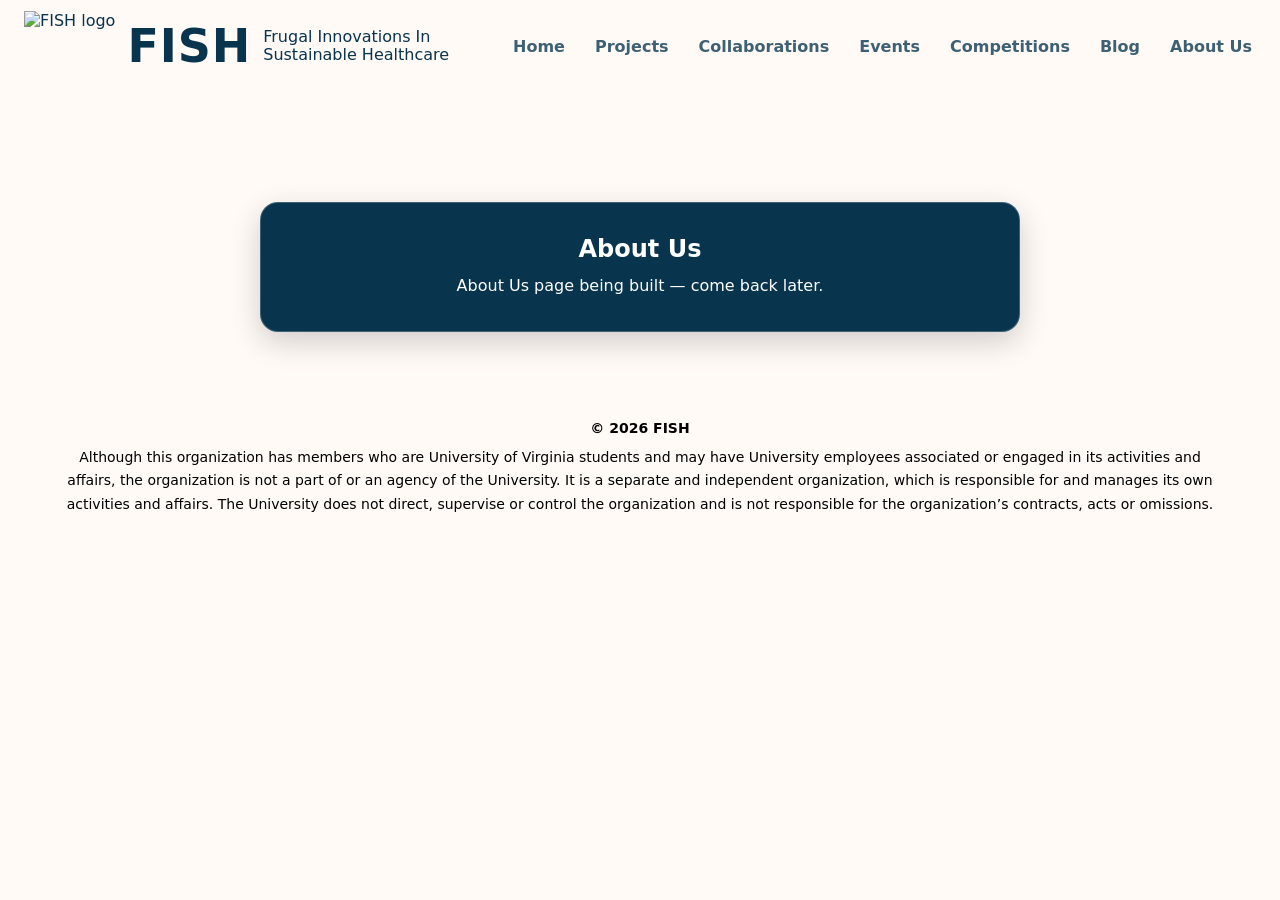
==== commit f636daf7: "coded projects page and removed dedicated timeline page" ====
--- a/about/index.html
+++ b/about/index.html
@@ -62,12 +62,15 @@
         <nav id="primary-nav" class="site-nav" aria-label="Primary navigation">
             <a class="nav-link" href="/">Home</a>
 
+            <a class="nav-link" href="/projects/">Projects</a>
+            <!---
             <div class="nav-dropdown">
                 <a class="nav-link" href="/projects/">Projects</a>
                 <div class="dropdown-panel" role="menu" aria-label="Projects submenu">
                     <a class="dropdown-link" href="/projects/timeline/">Timeline</a>
                 </div>
             </div>
+            --->
 
             <a class="nav-link" href="/collaborations/">Collaborations</a>
             <a class="nav-link" href="/events/">Events</a>
--- a/css/styles.css
+++ b/css/styles.css
@@ -138,7 +138,7 @@
     gap: 12px;
 }
 
-.brand-mark{ height: 148px; width: auto; }
+.brand-mark{ height: 70px; width: auto; }
 
 .brand-name{
     font-size: 46px;
@@ -705,24 +705,304 @@
     line-height: 1.65;
 }
 
+/* =========================================================
+   Projects page — force 50/50 full-bleed rows (override .split)
+   Paste at the VERY BOTTOM of styles.css
+   ========================================================= */
+
+.projects-hero{
+    padding: clamp(36px, 5vw, 70px) 0 clamp(18px, 3vw, 34px);
+    text-align: center;
+}
+.projects-hero__inner{ max-width: 980px; }
+.projects-hero__title{ margin: 0; }
+.projects-hero__sub{
+    margin: 10px auto 0;
+    color: var(--muted);
+    line-height: 1.6;
+    font-size: 16px;
+}
+
+/* Force these sections to be GRID even if .split sets flex */
+.projects-page section.split.proj-row{
+    display: grid !important;
+    grid-template-columns: 1fr 1fr;
+    grid-template-areas: "text media";
+    gap: 0 !important;
+    margin: 0;
+    padding: 0;
+    min-height: clamp(520px, 64vh, 720px);
+    align-items: stretch; /* important */
+}
+
+/* Reverse (image left, text right) */
+.projects-page section.split.proj-row.proj-row--reverse{
+    grid-template-areas: "media text";
+}
+
+/* Make the halves fill the row height */
+.projects-page section.split.proj-row > .split-side{
+    padding: 0 !important;
+    margin: 0 !important;
+    min-height: inherit;
+    align-self: stretch;
+}
+
+/* Text half */
+.projects-page .proj-text{
+    grid-area: text;
+    background: var(--bg);
+    display: flex;
+    align-items: center;
+}
+
+.projects-page .proj-copy{
+    width: min(640px, 100%);
+    margin: 0 auto;
+    text-align: center;
+}
+
+.projects-page .proj-title{
+    margin: 0;
+    line-height: 1.12;
+    font-size: 70px;
+    font-weight: 400;
+    letter-spacing: -0.02em;
+}
+
+.projects-page .proj-paragraph{
+    margin: 18px auto 0;
+    max-width: 460px;
+    text-align: left;
+    color: var(--muted);
+    line-height: 1.85;
+    font-size: 18px;
+}
+
+/* Image half — full bleed ALWAYS */
+.projects-page .proj-media{
+    grid-area: media;
+    position: relative;
+    overflow: hidden;
+    background: #000;
+    min-height: inherit;      /* key */
+    height: 100%;             /* key */
+    align-self: stretch;       /* key */
+}
+
+/* Absolutely fill the cell */
+.projects-page .proj-media > img{
+    position: absolute !important;
+    inset: 0 !important;
+    width: 100% !important;
+    height: 100% !important;
+    object-fit: cover !important;
+    display: block;
+}
+
+/* Mobile stack */
+@media (max-width: 900px){
+    .projects-page section.split.proj-row{
+        grid-template-columns: 1fr;
+        grid-template-areas:
+      "media"
+      "text";
+        min-height: auto;
+    }
+
+    .projects-page .proj-media{
+        height: clamp(280px, 42vh, 420px);
+        min-height: 0;
+    }
+}
+
+/* =========================================================
+   Timeline section (embedded)
+   ========================================================= */
+
+.projects-timeline{
+    background: var(--bg);
+    padding: clamp(44px, 6vw, 90px) 0 clamp(44px, 6vw, 90px);
+    text-align: center;
+}
+
+.projects-timeline__inner{
+    max-width: 1100px;
+}
+
+.projects-timeline__title{
+    margin: 0 0 clamp(18px, 3vw, 34px);
+    color: var(--text);
+    font-weight: 900;
+    letter-spacing: -0.02em;
+    font-size: clamp(44px, 6vw, 78px);
+    line-height: 1.05;
+}
+
+/* frame similar to screenshot: thin border + subtle shadow */
+.timeline-frame{
+    width: min(980px, 100%);
+    margin: 0 auto;
+    background: #fff;
+    border: 3px solid var(--text);
+    border-radius: 6px;
+    box-shadow: 0 14px 34px rgba(0,0,0,0.12);
+    overflow: hidden;
+}
+
+/* responsive image */
+.timeline-img{
+    display: block;
+    width: 100%;
+    height: auto;
+}
+
+/* =========================================================
+   About Officers / Team (Wix About Us replication)
+   ========================================================= */
+
+.about-officers{
+    /* .page already clears the fixed header */
+    padding: clamp(32px, 4vw, 70px) 0 clamp(70px, 7vw, 110px);
+}
+
+/* "Meet The Team" heading + underline */
+.about-officers__section-title{
+    text-align: center;
+    margin: 0 0 clamp(34px, 4.5vw, 56px);
+    font-size: clamp(64px, 3.2vw, 44px);
+    font-weight: 900;
+    letter-spacing: -0.01em;
+    color: var(--text);
+    position: relative;
+}
+
+.about-officers__section-title::after{
+    content: "";
+    display: block;
+    width: 28px;
+    height: 3px;
+    margin: 14px auto 0;
+    border-radius: 999px;
+    background: var(--text);
+}
+
+/* Two-column grid like Wix */
+.team-grid{
+    display: grid;
+    grid-template-columns: repeat(2, minmax(0, 1fr));
+    column-gap: clamp(54px, 7vw, 120px);
+    row-gap: clamp(54px, 6vw, 100px);
+    justify-items: center;
+    align-items: start;
+}
+
+.team-card{
+    width: min(440px, 100%);
+    text-align: left;
+}
+
+.team-card__img{
+    width: 100%;
+    aspect-ratio: 1 / 1;   /* square crops */
+    object-fit: cover;
+    display: block;
+    background: rgba(8,52,78,0.06);
+}
+
+.team-card__name{
+    margin: 14px 0 0;
+    font-size: 32px;
+    font-weight: 800;
+    letter-spacing: 0.03em;
+    color: var(--text);
+}
+
+.team-card__role{
+    margin: 8px 0 4px;
+    font-size: 22px;
+    letter-spacing: 0.02em;
+    color: var(--muted);
+}
+
+.team-card__meta{
+    margin: 6px 0 0;
+    display: flex;
+    justify-content: space-between;
+    gap: 18px;
+    color: var(--muted);
+    font-size: 14px;
+}
+
+.team-card__pronouns-year{
+    white-space: nowrap;
+}
+
+.team-card__details{
+    margin-top: 10px;
+    display: grid;
+    gap: 6px;
+}
+
+.team-card__detail{
+    margin: 0;
+    font-size: 14px;
+    color: var(--muted);
+    line-height: 1.45;
+}
+
+.team-card__label{
+    font-weight: 800;
+    color: rgba(8, 52, 78, 0.88);
+}
+
+/* If you use <article class="team-card team-card--center"> for an odd last card */
+.team-card--center{
+    grid-column: 1 / -1;
+    justify-self: center;
+}
+
+/* ===== Responsive behavior ===== */
+
+/* Keep 2 columns for a while, but tighten spacing */
+@media (max-width: 980px){
+    .team-grid{
+        column-gap: 40px;
+        row-gap: 56px;
+    }
+}
+
+/* Stack to 1 column on smaller screens */
+@media (max-width: 860px){
+    .team-grid{
+        grid-template-columns: 1fr;
+    }
+
+    .team-card--center{
+        grid-column: auto;
+    }
+}
 
 /* =========================================================
    Responsive
    ========================================================= */
 @media (max-width: 980px){
-    .hero .hero-inner{ grid-template-columns: 1fr; }
+    .hero .hero-inner{
+        grid-template-columns: 1fr;
+        gap: 28px;
+    }
 
     .hero-left{
         padding-top: 24px;
         padding-left: var(--pad);
         padding-right: var(--pad);
         max-width: none;
+        padding-bottom: 8px;
     }
 
     .hero-right{ min-height: 420px; }
 
     .mission-body{ grid-template-columns: 1fr; }
-
     .split{ grid-template-columns: 1fr; }
     .split-side{ padding: 56px var(--pad); }
 }
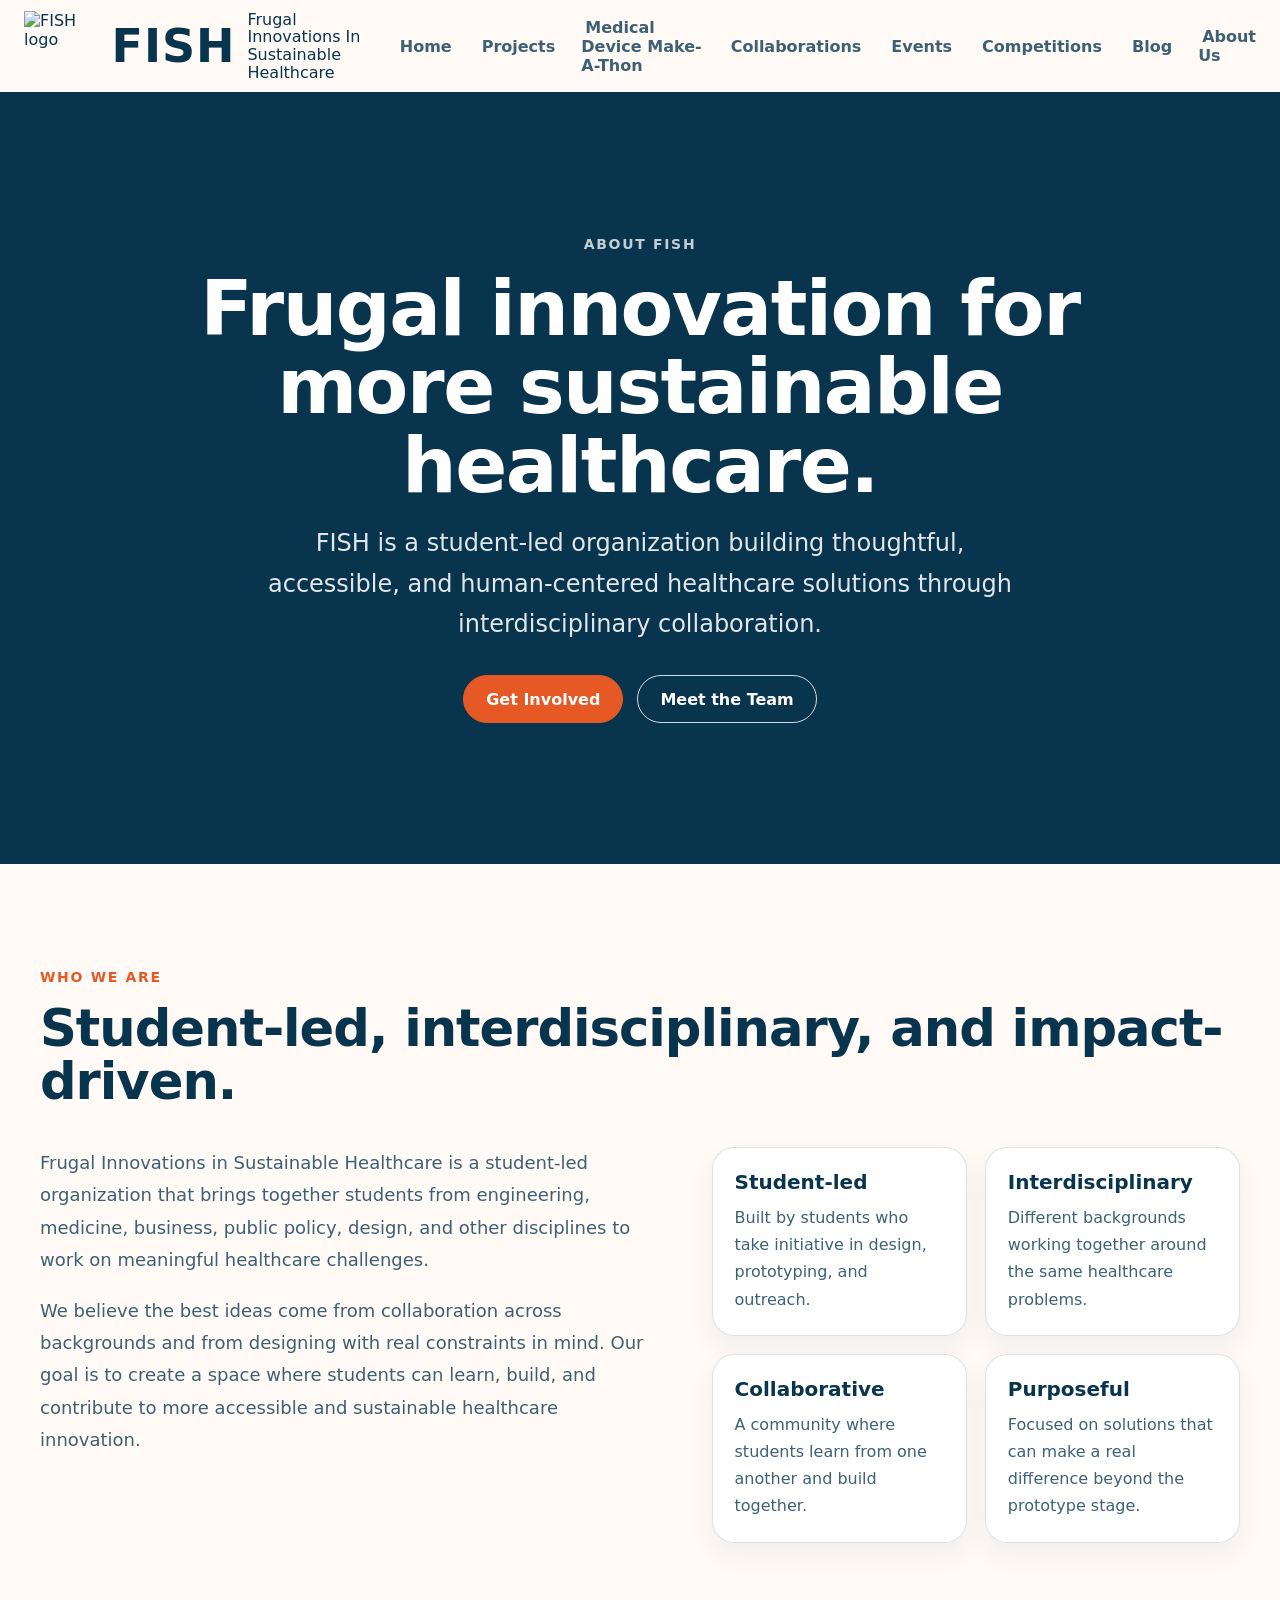
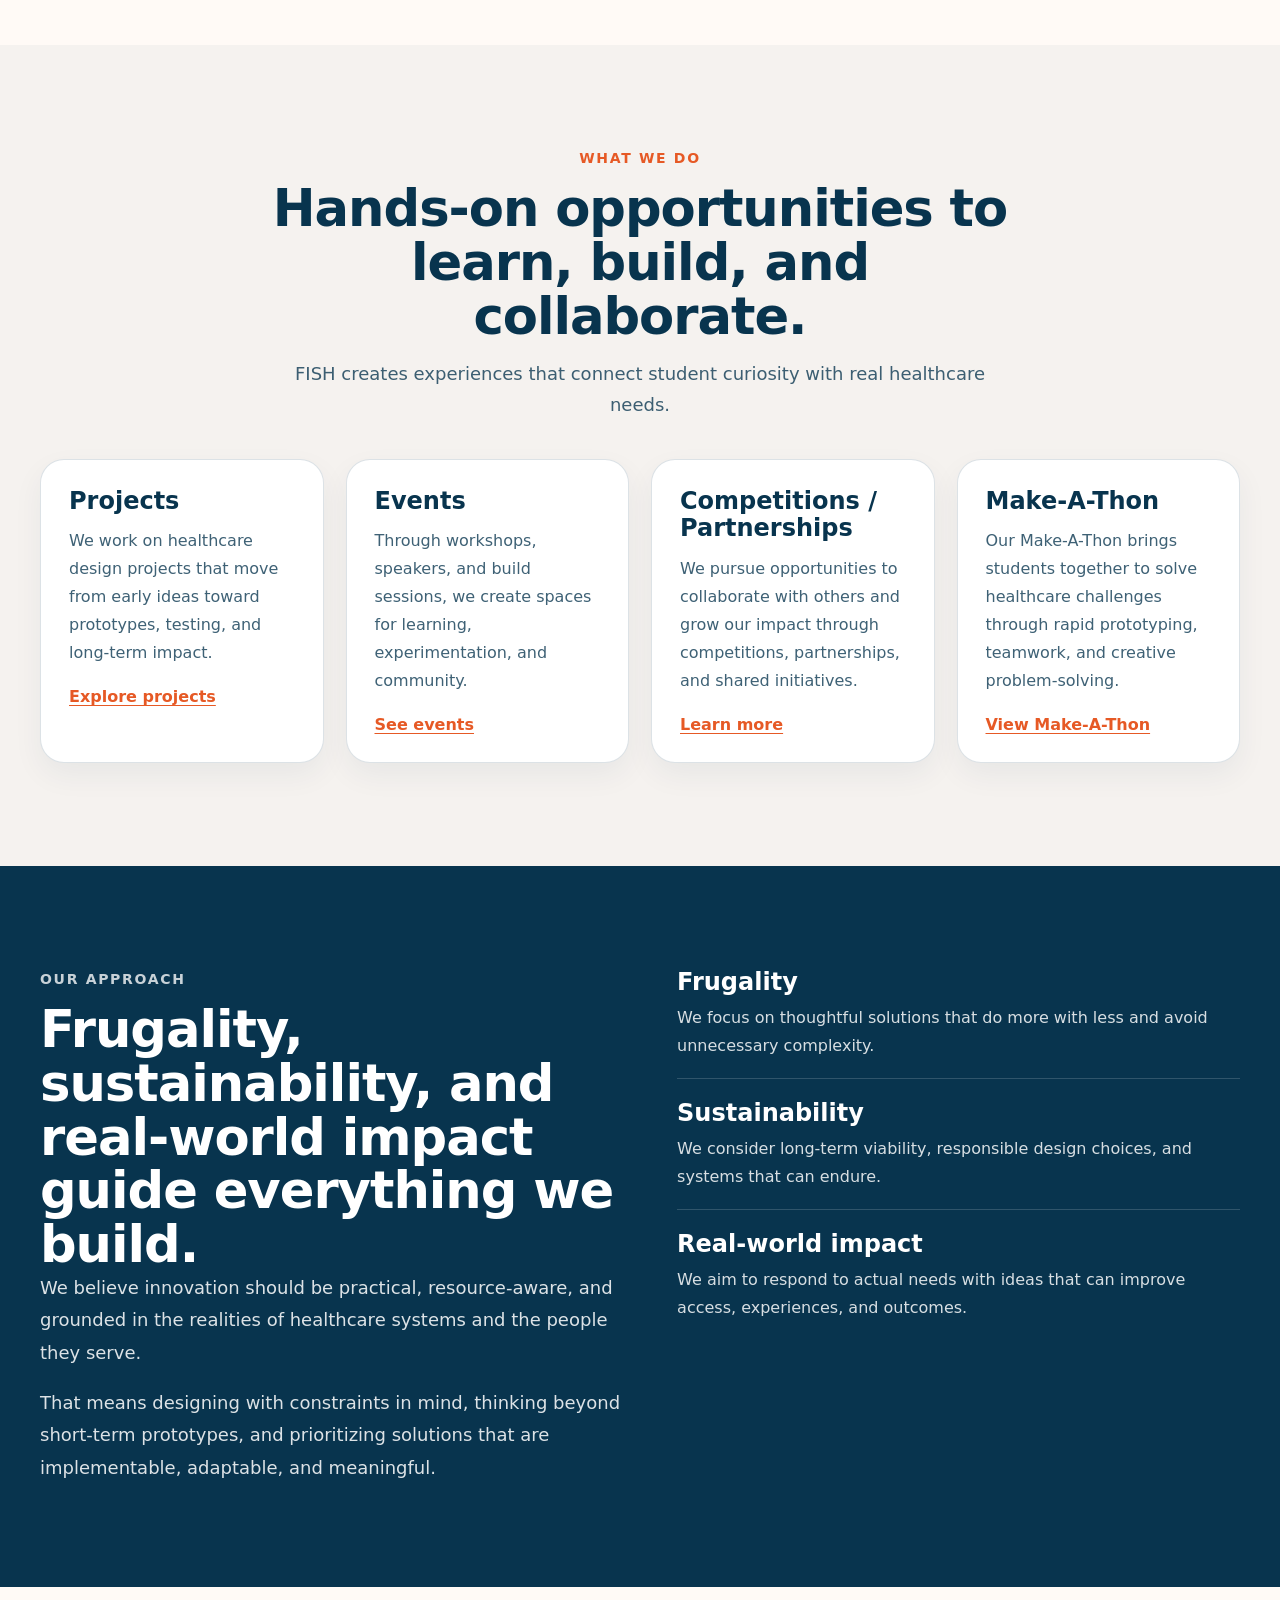
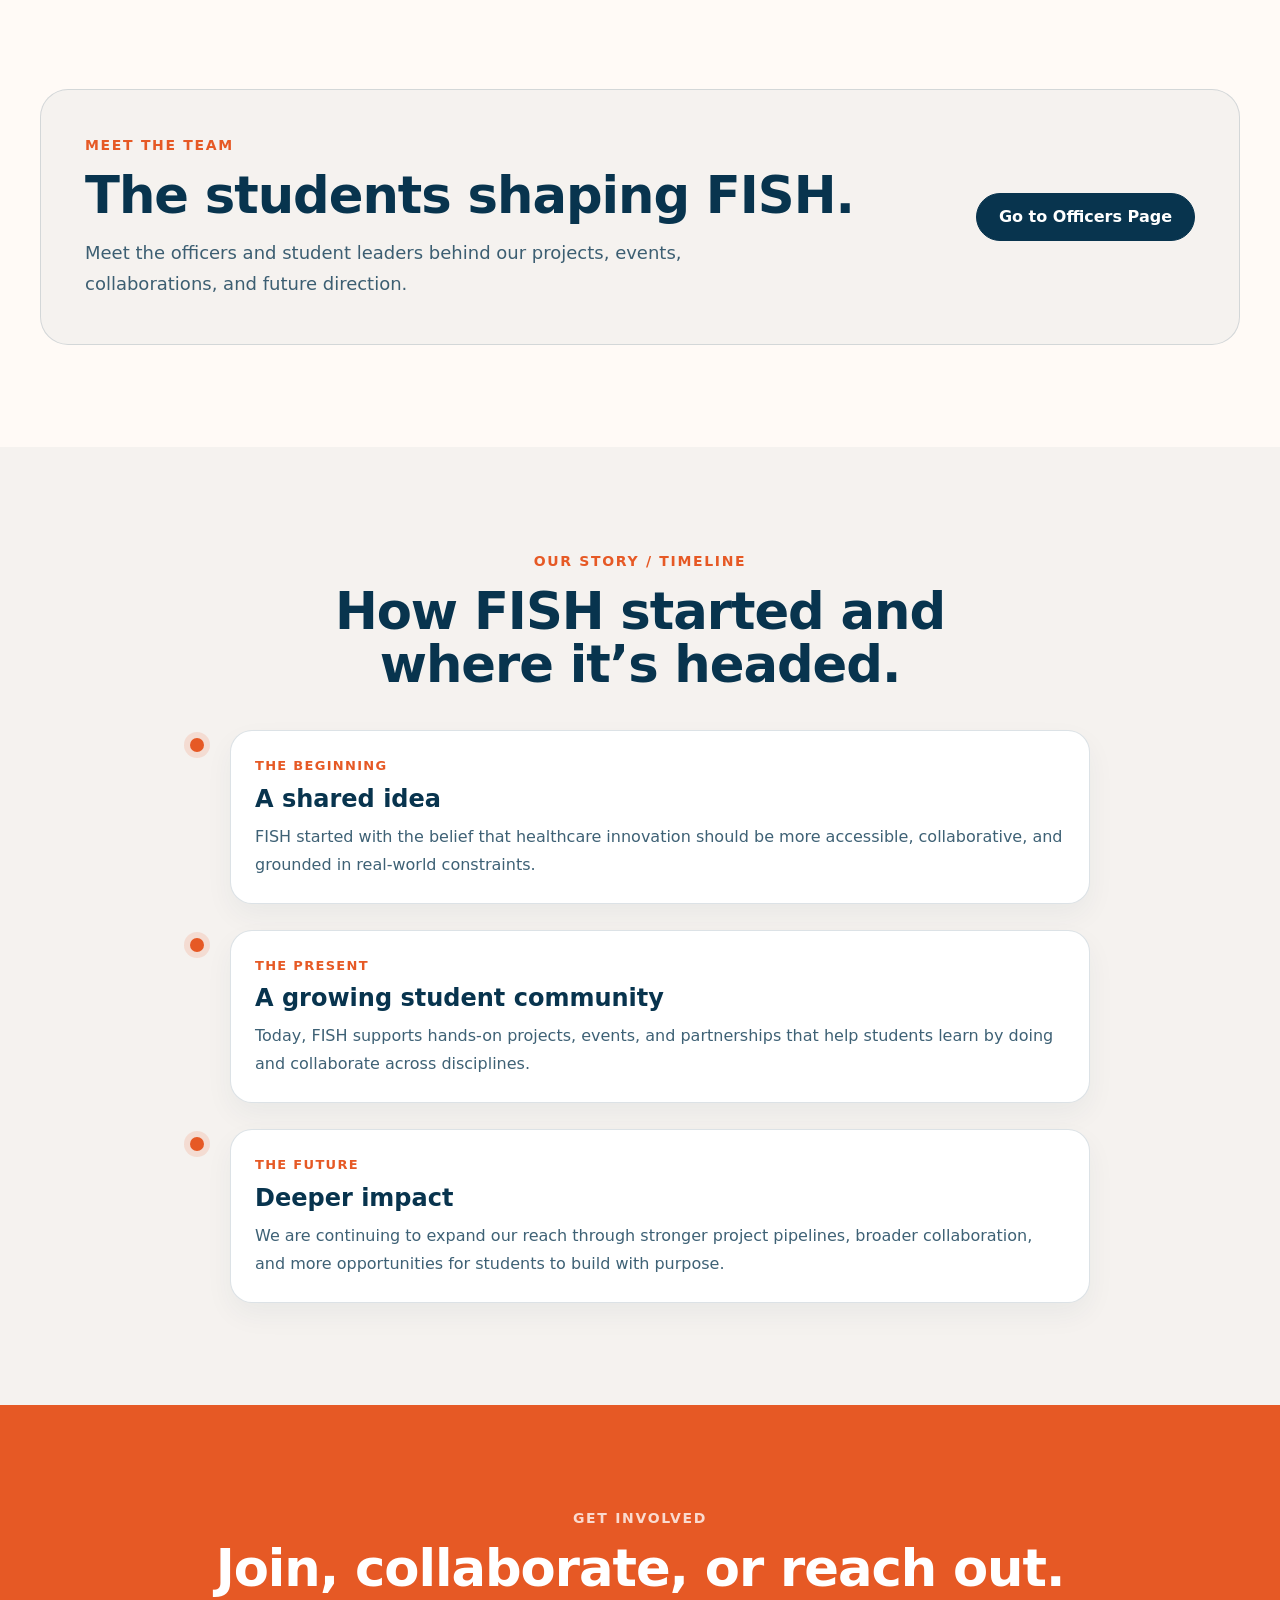
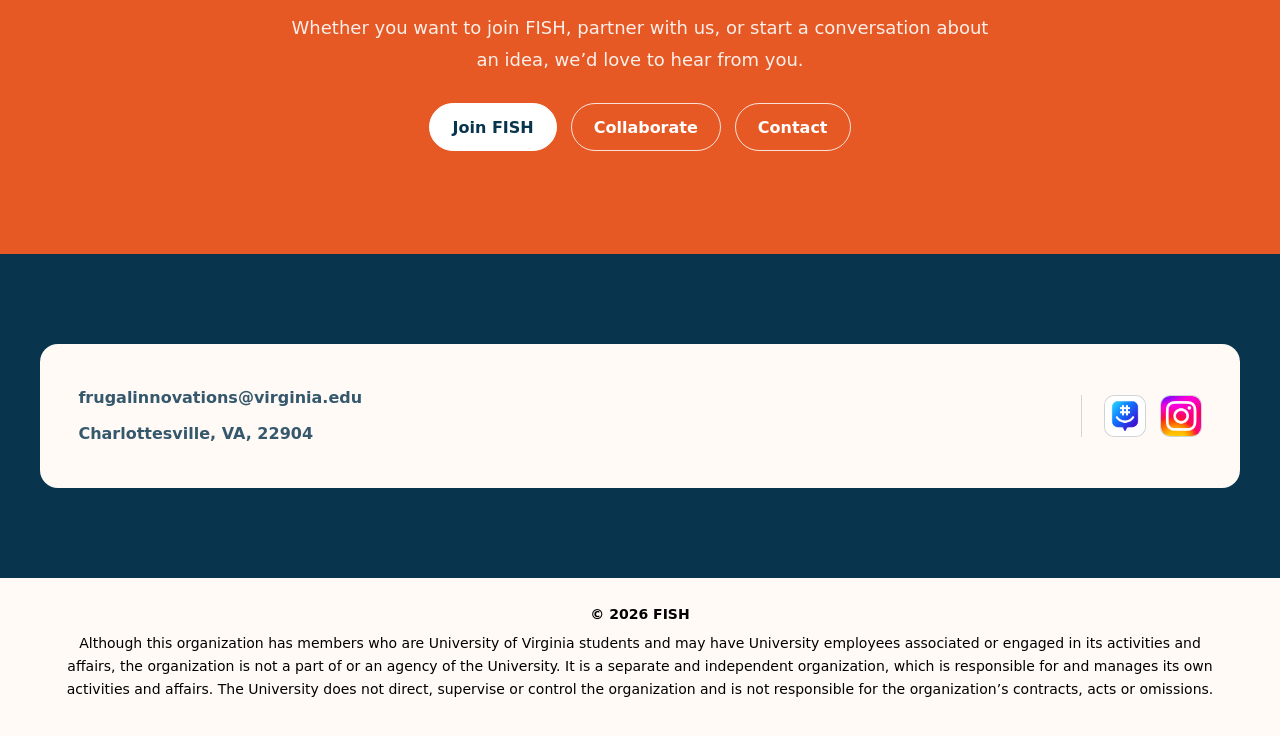
==== commit 8b8c8b07: "added about us page" ====
--- a/about/index.html
+++ b/about/index.html
@@ -10,36 +10,6 @@
     <link rel="stylesheet" href="/css/styles.css" />
     <link rel="icon" type="image/png" href="/assets/brand/fish-main.png" />
 
-    <!-- Placeholder styling (blue box) -->
-    <style>
-        .placeholder {
-            padding: 110px 0 60px; /* clears fixed header */
-            text-align: center;
-        }
-
-        .placeholder-card {
-            max-width: 760px;
-            margin: 0 auto;
-            padding: 32px 26px;
-            border-radius: 18px;
-
-            /* Blue box */
-            background: #08344E;
-            border: 1px solid rgba(255, 255, 255, 0.22);
-            box-shadow: 0 10px 30px rgba(0, 0, 0, 0.18);
-        }
-
-        .placeholder-card h1,
-        .placeholder-card p {
-            color: #fff;
-            opacity: 1;
-            margin: 0;
-        }
-
-        .placeholder-card h1 {
-            margin-bottom: 10px;
-        }
-    </style>
 </head>
 
 <body>
@@ -63,14 +33,13 @@
             <a class="nav-link" href="/">Home</a>
 
             <a class="nav-link" href="/projects/">Projects</a>
-            <!---
             <div class="nav-dropdown">
-                <a class="nav-link" href="/projects/">Projects</a>
+                <a class="nav-link" href="/make-a-thon/">Medical Device Make-A-Thon</a>
                 <div class="dropdown-panel" role="menu" aria-label="Projects submenu">
-                    <a class="dropdown-link" href="/projects/timeline/">Timeline</a>
-                </div>
-            </div>
-            --->
+                    <a class="dropdown-link" href="/make-a-thon/sponsors/">Sponsors</a>
+                    <a class="dropdown-link" href="/make-a-thon/students/">Students</a>
+                </div>
+            </div>
 
             <a class="nav-link" href="/collaborations/">Collaborations</a>
             <a class="nav-link" href="/events/">Events</a>
@@ -87,16 +56,286 @@
     </div>
 </header>
 
-<main class="page">
-    <section class="placeholder">
-        <div class="container">
-            <div class="placeholder-card">
-                <h1>About Us</h1>
-                <p>About Us page being built — come back later.</p>
+<main class="aboutpage">
+    <section class="aboutpage-hero">
+        <div class="aboutpage-container">
+            <p class="aboutpage-hero__eyebrow">About FISH</p>
+            <h1 class="aboutpage-hero__title">Frugal innovation for more sustainable healthcare.</h1>
+            <p class="aboutpage-hero__text">
+                FISH is a student-led organization building thoughtful, accessible, and human-centered
+                healthcare solutions through interdisciplinary collaboration.
+            </p>
+
+            <div class="aboutpage-hero__actions">
+                <a class="aboutpage-hero__button aboutpage-hero__button--accent" href="#get-involved">Get Involved</a>
+                <a class="aboutpage-hero__button aboutpage-hero__button--outline" href="/about/officers/">Meet the Team</a>
+            </div>
+        </div>
+    </section>
+
+    <section class="aboutpage-section aboutpage-section--light">
+        <div class="aboutpage-container">
+            <div class="aboutpage-section__heading">
+                <p class="aboutpage-section__label">Who We Are</p>
+                <h2 class="aboutpage-section__title">Student-led, interdisciplinary, and impact-driven.</h2>
+            </div>
+
+            <div class="aboutpage-who">
+                <div class="aboutpage-who__text">
+                    <p>
+                        Frugal Innovations in Sustainable Healthcare is a student-led organization that
+                        brings together students from engineering, medicine, business, public policy,
+                        design, and other disciplines to work on meaningful healthcare challenges.
+                    </p>
+                    <p>
+                        We believe the best ideas come from collaboration across backgrounds and from
+                        designing with real constraints in mind. Our goal is to create a space where
+                        students can learn, build, and contribute to more accessible and sustainable
+                        healthcare innovation.
+                    </p>
+                </div>
+
+                <div class="aboutpage-who__stats">
+                    <div class="aboutpage-mini-card">
+                        <h3 class="aboutpage-mini-card__title">Student-led</h3>
+                        <p class="aboutpage-mini-card__text">Built by students who take initiative in design, prototyping, and outreach.</p>
+                    </div>
+
+                    <div class="aboutpage-mini-card">
+                        <h3 class="aboutpage-mini-card__title">Interdisciplinary</h3>
+                        <p class="aboutpage-mini-card__text">Different backgrounds working together around the same healthcare problems.</p>
+                    </div>
+
+                    <div class="aboutpage-mini-card">
+                        <h3 class="aboutpage-mini-card__title">Collaborative</h3>
+                        <p class="aboutpage-mini-card__text">A community where students learn from one another and build together.</p>
+                    </div>
+
+                    <div class="aboutpage-mini-card">
+                        <h3 class="aboutpage-mini-card__title">Purposeful</h3>
+                        <p class="aboutpage-mini-card__text">Focused on solutions that can make a real difference beyond the prototype stage.</p>
+                    </div>
+                </div>
+            </div>
+        </div>
+    </section>
+
+    <section class="aboutpage-section aboutpage-section--tint">
+        <div class="aboutpage-container">
+            <div class="aboutpage-section__heading aboutpage-section__heading--center">
+                <p class="aboutpage-section__label">What We Do</p>
+                <h2 class="aboutpage-section__title">Hands-on opportunities to learn, build, and collaborate.</h2>
+                <p class="aboutpage-section__intro">
+                    FISH creates experiences that connect student curiosity with real healthcare needs.
+                </p>
+            </div>
+
+            <div class="aboutpage-cards">
+                <article class="aboutpage-card">
+                    <h3 class="aboutpage-card__title">Projects</h3>
+                    <p class="aboutpage-card__text">
+                        We work on healthcare design projects that move from early ideas toward
+                        prototypes, testing, and long-term impact.
+                    </p>
+                    <a class="aboutpage-card__link" href="/projects/">Explore projects</a>
+                </article>
+
+                <article class="aboutpage-card">
+                    <h3 class="aboutpage-card__title">Events</h3>
+                    <p class="aboutpage-card__text">
+                        Through workshops, speakers, and build sessions, we create spaces for
+                        learning, experimentation, and community.
+                    </p>
+                    <a class="aboutpage-card__link" href="/events/">See events</a>
+                </article>
+
+                <article class="aboutpage-card">
+                    <h3 class="aboutpage-card__title">Competitions / Partnerships</h3>
+                    <p class="aboutpage-card__text">
+                        We pursue opportunities to collaborate with others and grow our impact through
+                        competitions, partnerships, and shared initiatives.
+                    </p>
+                    <a class="aboutpage-card__link" href="/collaborations/">Learn more</a>
+                </article>
+
+                <article class="aboutpage-card">
+                    <h3 class="aboutpage-card__title">Make-A-Thon</h3>
+                    <p class="aboutpage-card__text">
+                        Our Make-A-Thon brings students together to solve healthcare challenges through
+                        rapid prototyping, teamwork, and creative problem-solving.
+                    </p>
+                    <a class="aboutpage-card__link" href="/make-a-thon/">View Make-A-Thon</a>
+                </article>
+            </div>
+        </div>
+    </section>
+
+    <section class="aboutpage-section aboutpage-section--dark">
+        <div class="aboutpage-container">
+            <div class="aboutpage-approach">
+                <div class="aboutpage-approach__intro">
+                    <p class="aboutpage-section__label aboutpage-section__label--light">Our Approach</p>
+                    <h2 class="aboutpage-section__title aboutpage-section__title--light">
+                        Frugality, sustainability, and real-world impact guide everything we build.
+                    </h2>
+                    <p class="aboutpage-approach__text">
+                        We believe innovation should be practical, resource-aware, and grounded in the
+                        realities of healthcare systems and the people they serve.
+                    </p>
+                    <p class="aboutpage-approach__text">
+                        That means designing with constraints in mind, thinking beyond short-term
+                        prototypes, and prioritizing solutions that are implementable, adaptable,
+                        and meaningful.
+                    </p>
+                </div>
+
+                <div class="aboutpage-approach__points">
+                    <article class="aboutpage-principle">
+                        <h3 class="aboutpage-principle__title">Frugality</h3>
+                        <p class="aboutpage-principle__text">
+                            We focus on thoughtful solutions that do more with less and avoid unnecessary complexity.
+                        </p>
+                    </article>
+
+                    <article class="aboutpage-principle">
+                        <h3 class="aboutpage-principle__title">Sustainability</h3>
+                        <p class="aboutpage-principle__text">
+                            We consider long-term viability, responsible design choices, and systems that can endure.
+                        </p>
+                    </article>
+
+                    <article class="aboutpage-principle">
+                        <h3 class="aboutpage-principle__title">Real-world impact</h3>
+                        <p class="aboutpage-principle__text">
+                            We aim to respond to actual needs with ideas that can improve access, experiences, and outcomes.
+                        </p>
+                    </article>
+                </div>
+            </div>
+        </div>
+    </section>
+
+    <section class="aboutpage-section aboutpage-section--light">
+        <div class="aboutpage-container">
+            <div class="aboutpage-team">
+                <div class="aboutpage-team__content">
+                    <p class="aboutpage-section__label">Meet the Team</p>
+                    <h2 class="aboutpage-section__title">The students shaping FISH.</h2>
+                    <p class="aboutpage-team__text">
+                        Meet the officers and student leaders behind our projects, events, collaborations,
+                        and future direction.
+                    </p>
+                </div>
+
+                <div class="aboutpage-team__action">
+                    <a class="aboutpage-team__button" href="/about/officers/">Go to Officers Page</a>
+                </div>
+            </div>
+        </div>
+    </section>
+
+    <section class="aboutpage-section aboutpage-section--tint">
+        <div class="aboutpage-container">
+            <div class="aboutpage-section__heading aboutpage-section__heading--center">
+                <p class="aboutpage-section__label">Our Story / Timeline</p>
+                <h2 class="aboutpage-section__title">How FISH started and where it’s headed.</h2>
+            </div>
+
+            <div class="aboutpage-timeline">
+                <article class="aboutpage-timeline__item">
+                    <div class="aboutpage-timeline__marker"></div>
+                    <div class="aboutpage-timeline__content">
+                        <p class="aboutpage-timeline__eyebrow">The beginning</p>
+                        <h3 class="aboutpage-timeline__title">A shared idea</h3>
+                        <p class="aboutpage-timeline__text">
+                            FISH started with the belief that healthcare innovation should be more
+                            accessible, collaborative, and grounded in real-world constraints.
+                        </p>
+                    </div>
+                </article>
+
+                <article class="aboutpage-timeline__item">
+                    <div class="aboutpage-timeline__marker"></div>
+                    <div class="aboutpage-timeline__content">
+                        <p class="aboutpage-timeline__eyebrow">The present</p>
+                        <h3 class="aboutpage-timeline__title">A growing student community</h3>
+                        <p class="aboutpage-timeline__text">
+                            Today, FISH supports hands-on projects, events, and partnerships that help
+                            students learn by doing and collaborate across disciplines.
+                        </p>
+                    </div>
+                </article>
+
+                <article class="aboutpage-timeline__item">
+                    <div class="aboutpage-timeline__marker"></div>
+                    <div class="aboutpage-timeline__content">
+                        <p class="aboutpage-timeline__eyebrow">The future</p>
+                        <h3 class="aboutpage-timeline__title">Deeper impact</h3>
+                        <p class="aboutpage-timeline__text">
+                            We are continuing to expand our reach through stronger project pipelines,
+                            broader collaboration, and more opportunities for students to build with purpose.
+                        </p>
+                    </div>
+                </article>
+            </div>
+        </div>
+    </section>
+
+    <section class="aboutpage-section aboutpage-section--accent" id="get-involved">
+        <div class="aboutpage-container">
+            <div class="aboutpage-involved">
+                <p class="aboutpage-section__label aboutpage-section__label--light">Get Involved</p>
+                <h2 class="aboutpage-section__title aboutpage-section__title--light">
+                    Join, collaborate, or reach out.
+                </h2>
+                <p class="aboutpage-involved__text">
+                    Whether you want to join FISH, partner with us, or start a conversation about an
+                    idea, we’d love to hear from you.
+                </p>
+
+                <div class="aboutpage-involved__actions">
+                    <!-- Replace # with your join form or interest form -->
+                    <a class="aboutpage-involved__button aboutpage-involved__button--light" href="#">Join FISH</a>
+
+                    <!-- Replace # with your collaboration form / page -->
+                    <a class="aboutpage-involved__button aboutpage-involved__button--outline" href="#">Collaborate</a>
+
+                    <!-- Replace # with your contact page or mailto -->
+                    <a class="aboutpage-involved__button aboutpage-involved__button--outline" href="#">Contact</a>
+                </div>
             </div>
         </div>
     </section>
 </main>
+
+
+<!-- CONTACT (simple footer bar; no form) -->
+<section class="contact-section" id="contact">
+    <div class="contact-strip">
+        <div class="contact-strip-left">
+            <p class="contact-line">
+                <a class="contact-link" href="mailto:frugalinnovations@virginia.edu">frugalinnovations@virginia.edu</a>
+            </p>
+            <p class="contact-line">Charlottesville, VA, 22904</p>
+        </div>
+
+        <div class="contact-strip-right" aria-label="Social links">
+            <a class="social-icon"
+               href="https://groupme.com/join_group/109354949/YaK5K88R"
+               target="_blank" rel="noopener noreferrer"
+               aria-label="Join our :contentReference[oaicite:0]{index=0}">
+                <img src="/assets/icons/groupme-icon-1.png" alt="" />
+            </a>
+
+            <a class="social-icon"
+               href="https://www.instagram.com/fish_atuva"
+               target="_blank" rel="noopener noreferrer"
+               aria-label="Visit our :contentReference[oaicite:1]{index=1}">
+                <img src="/assets/icons/instagram-icon.png" alt="" />
+            </a>
+        </div>
+    </div>
+</section>
 
 <footer class="site-footer">
     <div class="container footer-inner">
--- a/css/styles.css
+++ b/css/styles.css
@@ -272,17 +272,17 @@
 
 .hero-right{
     background: var(--panel);
-    min-height: clamp(560px, 72vh, 860px);
+    min-height: clamp(860px, 72vh, 860px);
     display: flex;
     overflow: hidden;
     align-items: center;
     justify-content: center;
-    padding: clamp(18px, 3vw, 48px);
+    padding: 0;
 }
 
 .hero-illustration{
-    width: 92%;
-    height: 92%;
+    width: 100%;
+    height: 100%;
     object-fit: contain;
     object-position: center;
 }
@@ -800,7 +800,7 @@
     display: block;
 }
 
-/* Mobile stack */
+
 @media (max-width: 900px){
     .projects-page section.split.proj-row{
         grid-template-columns: 1fr;
@@ -810,11 +810,19 @@
         min-height: auto;
     }
 
+    /* Override the desktop reverse layout on mobile */
+    .projects-page section.split.proj-row.proj-row--reverse{
+        grid-template-areas:
+      "media"
+      "text";
+    }
+
     .projects-page .proj-media{
         height: clamp(280px, 42vh, 420px);
         min-height: 0;
     }
 }
+
 
 /* =========================================================
    Timeline section (embedded)
@@ -856,6 +864,1844 @@
     width: 100%;
     height: auto;
 }
+
+/* =========================================================
+   Make-A-Thon Pages
+   ========================================================= */
+
+.makeathon-page{
+    background: var(--bg);
+}
+
+.makeathon-section{
+    padding: clamp(64px, 8vw, 108px) 0;
+}
+
+.makeathon-section--tint{
+    background: rgba(8, 52, 78, 0.04);
+}
+
+.makeathon-section--dark{
+    background: var(--panel);
+    color: #fff;
+}
+
+.makeathon-eyebrow{
+    margin: 0 0 12px;
+    color: var(--accent);
+    font-size: 13px;
+    font-weight: 800;
+    letter-spacing: 0.12em;
+    text-transform: uppercase;
+}
+
+.makeathon-eyebrow--light{
+    color: rgba(255,255,255,0.76);
+}
+
+.makeathon-copy{
+    max-width: 860px;
+}
+
+.makeathon-copy p{
+    color: var(--muted);
+    font-size: 18px;
+    line-height: 1.75;
+}
+
+.makeathon-copy--light p{
+    color: rgba(255,255,255,0.86);
+}
+
+.makeathon-btn-light,
+.makeathon-btn-accent,
+.makeathon-btn-outline{
+    display: inline-flex;
+    align-items: center;
+    justify-content: center;
+    padding: 12px 22px;
+    border-radius: 999px;
+    font-weight: 750;
+    transition: transform 120ms ease, background 120ms ease, color 120ms ease, border-color 120ms ease;
+}
+
+.makeathon-btn-light:hover,
+.makeathon-btn-accent:hover,
+.makeathon-btn-outline:hover{
+    transform: translateY(-1px);
+}
+
+.makeathon-btn-light{
+    background: #fff;
+    color: var(--panel);
+    border: 1px solid #fff;
+}
+
+.makeathon-btn-accent{
+    background: var(--accent);
+    color: #fff;
+    border: 1px solid var(--accent);
+}
+
+.makeathon-btn-outline{
+    background: transparent;
+    color: #fff;
+    border: 1px solid rgba(255,255,255,0.82);
+}
+
+/* ---------- Landing hero ---------- */
+
+.makeathon-hero{
+    background:
+            linear-gradient(rgba(8, 52, 78, 0.88), rgba(8, 52, 78, 0.88)),
+            url("/assets/photos/make-a-thon/makeathon-hero.jpg") center / cover no-repeat;
+    color: #fff;
+    text-align: center;
+    padding: clamp(84px, 11vw, 146px) 0;
+}
+
+.makeathon-hero__inner{
+    max-width: 900px;
+}
+
+.makeathon-hero__title{
+    margin: 0;
+    font-size: clamp(42px, 6vw, 84px);
+    line-height: 1.02;
+    font-weight: 800;
+    letter-spacing: -0.02em;
+}
+
+.makeathon-hero__subtitle{
+    margin: 16px auto 0;
+    max-width: 760px;
+    font-size: clamp(18px, 2vw, 26px);
+    line-height: 1.6;
+    color: rgba(255,255,255,0.88);
+}
+
+.makeathon-hero__actions{
+    display: flex;
+    justify-content: center;
+    gap: 14px;
+    flex-wrap: wrap;
+    margin-top: 28px;
+}
+
+.makeathon-facts{
+    background: var(--accent);
+    color: #fff;
+}
+
+.makeathon-facts__row{
+    display: flex;
+    justify-content: center;
+    flex-wrap: wrap;
+    gap: 18px;
+    padding: 18px 0;
+    font-weight: 800;
+    text-align: center;
+}
+
+.makeathon-facts__row span:not(:last-child)::after{
+    content: "|";
+    margin-left: 18px;
+    color: rgba(255,255,255,0.6);
+}
+
+/* ---------- Overview ---------- */
+
+.makeathon-overview{
+    padding: clamp(64px, 8vw, 108px) 0;
+}
+
+.makeathon-overview__grid{
+    display: grid;
+    grid-template-columns: 1.05fr 0.95fr;
+    gap: clamp(28px, 4vw, 56px);
+    align-items: center;
+}
+
+.makeathon-overview__copy p{
+    color: var(--muted);
+    font-size: 18px;
+    line-height: 1.75;
+}
+
+.makeathon-overview__copy p + p{
+    margin-top: 18px;
+}
+
+.makeathon-overview__media img{
+    width: 100%;
+    border-radius: 18px;
+    box-shadow: 0 16px 40px rgba(0,0,0,0.10);
+    object-fit: cover;
+}
+
+.makeathon-callout{
+    margin-top: 24px;
+    padding: 18px 20px;
+    background: rgba(8, 52, 78, 0.05);
+    border-left: 4px solid var(--accent);
+    border-radius: 0 14px 14px 0;
+    color: var(--text);
+    font-weight: 750;
+    line-height: 1.6;
+}
+
+/* ---------- Shared card ---------- */
+
+.makeathon-card{
+    background: #fff;
+    border: 1px solid var(--border);
+    border-radius: 18px;
+    padding: 24px 22px;
+    box-shadow: 0 12px 28px rgba(0,0,0,0.08);
+}
+
+.makeathon-card h3{
+    margin: 0 0 12px;
+    font-size: 24px;
+    font-weight: 800;
+    color: var(--text);
+}
+
+.makeathon-card p{
+    margin: 0;
+    color: var(--muted);
+    line-height: 1.7;
+    font-size: 16px;
+}
+
+/* ---------- How it works ---------- */
+
+.makeathon-how{
+    background: rgba(8, 52, 78, 0.04);
+    padding: clamp(64px, 8vw, 108px) 0;
+}
+
+.makeathon-how__grid{
+    margin-top: 30px;
+    display: grid;
+    grid-template-columns: repeat(4, minmax(0, 1fr));
+    gap: 20px;
+}
+
+/* ---------- Audience ---------- */
+
+.makeathon-audience{
+    padding: clamp(64px, 8vw, 108px) 0;
+}
+
+.makeathon-audience__grid{
+    margin-top: 30px;
+    display: grid;
+    grid-template-columns: repeat(2, minmax(0, 1fr));
+    gap: 24px;
+}
+
+.makeathon-audience__card{
+    background: #fff;
+    border: 1px solid var(--border);
+    border-radius: 18px;
+    padding: 28px 26px;
+    box-shadow: 0 12px 28px rgba(0,0,0,0.08);
+}
+
+.makeathon-audience__card h3{
+    margin: 0 0 12px;
+    font-size: 30px;
+    color: var(--text);
+}
+
+.makeathon-audience__card ul{
+    margin: 0 0 18px 20px;
+    padding: 0;
+    color: var(--muted);
+    line-height: 1.85;
+    font-size: 17px;
+}
+
+.makeathon-audience__card a{
+    color: var(--accent);
+    font-weight: 800;
+}
+
+/* ---------- Timeline + inline split ---------- */
+
+.makeathon-timeline{
+    background: var(--panel);
+    color: #fff;
+    padding: clamp(64px, 8vw, 108px) 0;
+}
+
+.makeathon-timeline__grid,
+.makeathon-process,
+.makeathon-inline{
+    display: grid;
+    grid-template-columns: 1fr 1fr;
+    gap: clamp(28px, 4vw, 56px);
+    align-items: center;
+}
+
+.makeathon-timeline__copy p,
+.makeathon-inline__copy p{
+    color: rgba(255,255,255,0.86);
+    line-height: 1.75;
+    font-size: 18px;
+}
+
+.makeathon-inline__copy p{
+    color: var(--muted);
+}
+
+.makeathon-timeline__media img,
+.makeathon-process__media img,
+.makeathon-inline__media img{
+    width: 100%;
+    border-radius: 18px;
+    box-shadow: 0 16px 40px rgba(0,0,0,0.12);
+}
+
+.makeathon-mission{
+    padding: clamp(64px, 8vw, 108px) 0;
+}
+
+.makeathon-mission__copy{
+    max-width: 900px;
+}
+
+.makeathon-mission__copy p{
+    color: var(--muted);
+    font-size: 18px;
+    line-height: 1.8;
+}
+
+.makeathon-mission__copy p + p{
+    margin-top: 18px;
+}
+
+/* ---------- CTA ---------- */
+
+.makeathon-cta{
+    background: var(--accent);
+    color: #fff;
+    padding: clamp(54px, 7vw, 84px) 0;
+    text-align: center;
+}
+
+.makeathon-cta__title{
+    margin: 0;
+    font-size: clamp(34px, 4vw, 58px);
+    line-height: 1.08;
+    font-weight: 800;
+    letter-spacing: -0.02em;
+}
+
+.makeathon-cta__actions{
+    margin-top: 22px;
+    display: flex;
+    justify-content: center;
+    gap: 14px;
+    flex-wrap: wrap;
+}
+
+/* ---------- Subhero ---------- */
+
+.makeathon-subhero{
+    background: var(--panel);
+    color: #fff;
+    text-align: center;
+    padding: clamp(82px, 11vw, 136px) 0;
+}
+
+.makeathon-subhero--sponsor{
+    background: linear-gradient(180deg, var(--panel) 0%, #0d4668 100%);
+}
+
+.makeathon-subhero__inner{
+    max-width: 860px;
+}
+
+.makeathon-subhero__title{
+    margin: 0;
+    font-size: clamp(38px, 5vw, 70px);
+    line-height: 1.05;
+    font-weight: 800;
+    letter-spacing: -0.02em;
+}
+
+.makeathon-subhero__subtitle{
+    margin: 16px auto 0;
+    max-width: 760px;
+    font-size: 20px;
+    line-height: 1.65;
+    color: rgba(255,255,255,0.88);
+}
+
+.makeathon-subhero .makeathon-btn-accent{
+    margin-top: 26px;
+}
+
+/* ---------- Student page ---------- */
+
+.makeathon-join__grid{
+    margin-top: 30px;
+    display: grid;
+    grid-template-columns: repeat(4, minmax(0, 1fr));
+    gap: 20px;
+}
+
+.makeathon-process__list{
+    margin: 24px 0 0;
+    padding-left: 22px;
+    color: var(--muted);
+    font-size: 18px;
+    line-height: 1.9;
+}
+
+.makeathon-feature-list{
+    margin-top: 34px;
+    display: grid;
+    grid-template-columns: repeat(2, minmax(0, 1fr));
+    gap: 22px 34px;
+}
+
+.makeathon-feature-item{
+    padding-bottom: 18px;
+    border-bottom: 1px solid rgba(255,255,255,0.16);
+}
+
+.makeathon-feature-item h3{
+    margin: 0 0 8px;
+    color: #fff;
+    font-size: 24px;
+    font-weight: 800;
+}
+
+.makeathon-feature-item p{
+    margin: 0;
+    color: rgba(255,255,255,0.84);
+    line-height: 1.72;
+    font-size: 16px;
+}
+
+/* ---------- Sponsor page ---------- */
+
+.makeathon-metrics{
+    margin-top: 32px;
+    display: grid;
+    grid-template-columns: repeat(3, minmax(0, 1fr));
+    gap: 22px;
+}
+
+.makeathon-metrics__card{
+    background: var(--accent);
+    color: #fff;
+    border-radius: 18px;
+    padding: 26px 22px;
+    box-shadow: 0 12px 28px rgba(0,0,0,0.10);
+}
+
+.makeathon-metrics__card h3{
+    margin: 0 0 12px;
+    font-size: 28px;
+    line-height: 1.2;
+}
+
+.makeathon-metrics__card p{
+    margin: 0;
+    line-height: 1.72;
+    font-size: 16px;
+}
+
+.makeathon-sponsor-list{
+    margin-top: 32px;
+    display: grid;
+    gap: 18px;
+}
+
+.makeathon-sponsor-list__item{
+    display: grid;
+    grid-template-columns: 290px 1fr;
+    gap: 22px;
+    align-items: start;
+    padding: 22px 0;
+    border-bottom: 1px solid rgba(255,255,255,0.14);
+}
+
+.makeathon-sponsor-list__item h3{
+    margin: 0;
+    color: #fff;
+    font-size: 24px;
+    font-weight: 800;
+}
+
+.makeathon-sponsor-list__item p{
+    margin: 0;
+    color: rgba(255,255,255,0.84);
+    line-height: 1.74;
+    font-size: 16px;
+}
+
+.makeathon-involvement{
+    margin-top: 30px;
+    display: grid;
+    grid-template-columns: repeat(2, minmax(0, 1fr));
+    gap: 22px;
+}
+
+.makeathon-partners{
+    margin-top: 36px;
+    display: grid;
+    grid-template-columns: repeat(2, minmax(0, 1fr));
+    gap: 28px 32px;
+}
+
+.makeathon-partner{
+    min-height: 170px;
+    display: flex;
+    flex-direction: column;
+    align-items: center;
+    justify-content: center;
+    gap: 14px;
+    text-align: center;
+    padding: 28px 24px;
+    border-radius: 18px;
+    background: rgba(255,255,255,0.2);
+    border: 1px solid rgba(255,255,255,0.12);
+}
+
+.makeathon-partner__logo{
+    width: 100%;
+    max-width: 220px;
+    max-height: 150px;
+    object-fit: contain;
+}
+
+.makeathon-partner__name{
+    margin: 0;
+    color: rgba(255,255,255,0.84);
+    font-size: 24px;
+    font-weight: 750;
+    line-height: 1.4;
+}
+
+@media (max-width: 700px){
+    .makeathon-partners{
+        grid-template-columns: 1fr;
+    }
+}
+
+/* ---------- Responsive ---------- */
+
+@media (max-width: 1100px){
+    .makeathon-how__grid,
+    .makeathon-join__grid{
+        grid-template-columns: repeat(2, minmax(0, 1fr));
+    }
+
+    .makeathon-metrics{
+        grid-template-columns: 1fr;
+    }
+
+    .makeathon-partners{
+        grid-template-columns: repeat(2, minmax(0, 1fr));
+    }
+}
+
+@media (max-width: 900px){
+    .makeathon-overview__grid,
+    .makeathon-timeline__grid,
+    .makeathon-process,
+    .makeathon-inline,
+    .makeathon-feature-list,
+    .makeathon-involvement,
+    .makeathon-audience__grid{
+        grid-template-columns: 1fr;
+    }
+
+    .makeathon-sponsor-list__item{
+        grid-template-columns: 1fr;
+        gap: 8px;
+    }
+}
+
+@media (max-width: 700px){
+    .makeathon-how__grid,
+    .makeathon-join__grid,
+    .makeathon-involvement,
+    .makeathon-partners{
+        grid-template-columns: 1fr;
+    }
+
+    .makeathon-facts__row{
+        gap: 10px;
+    }
+
+    .makeathon-facts__row span:not(:last-child)::after{
+        display: none;
+    }
+
+    .makeathon-hero__actions,
+    .makeathon-cta__actions{
+        flex-direction: column;
+        align-items: stretch;
+    }
+}
+
+/* =========================================================
+   Collaborations Page
+   ========================================================= */
+
+.collabs-hero{
+    /* blue-left + blue-right with orange glow in the middle */
+    background:
+            radial-gradient(ellipse at 50% 18%, rgba(230, 89, 37, 0.85) 0%, rgba(230, 89, 37, 0) 62%),
+            linear-gradient(90deg, rgba(134, 187, 216, 1) 0%, rgba(134, 187, 216, 1) 42%, rgba(9, 71, 167, 1) 100%);
+    padding: clamp(44px, 6vw, 78px) 0 clamp(34px, 4.5vw, 64px);
+}
+
+.collabs-hero__inner{
+    display: flex;
+    justify-content: center;
+}
+
+.collabs-hero__card{
+    width: 100%;
+    max-width: 860px;
+    background: var(--bg);
+    border: 1px solid var(--border);
+    border-radius: 14px;
+    padding: clamp(26px, 4vw, 44px);
+    text-align: center;
+    box-shadow: 0 16px 40px rgba(0,0,0,0.12);
+}
+
+.collabs-hero__title{
+    margin: 0 0 12px;
+    color: var(--text);
+    font-weight: 800;
+    letter-spacing: -0.02em;
+    font-size: clamp(32px, 4vw, 46px);
+}
+
+.collabs-hero__lead{
+    margin: 0 auto;
+    max-width: 560px;
+    color: var(--muted);
+    line-height: 1.65;
+    font-size: 14px;
+}
+
+.collabs-partners{
+    background: var(--bg);
+    padding: clamp(22px, 3vw, 34px) 0 clamp(44px, 6vw, 78px);
+}
+
+.partners{
+    max-width: 980px;
+    margin: 0 auto;
+    border-top: 2px solid rgba(8, 52, 78, 0.25);
+}
+
+.partner{
+    display: grid;
+    grid-template-columns: minmax(220px, 360px) 1fr;
+    grid-template-areas: "media body";
+    gap: clamp(18px, 4vw, 48px);
+    align-items: center;
+    padding: clamp(26px, 3.5vw, 44px) 0;
+    border-bottom: 2px solid rgba(8, 52, 78, 0.25);
+}
+
+.partner__media{ grid-area: media; }
+.partner__body{ grid-area: body; }
+
+.partner--reverse{
+    grid-template-columns: 1fr minmax(220px, 360px);
+    grid-template-areas: "body media";
+}
+
+.partner__img{
+    width: 100%;
+    height: auto;
+    display: block;
+    object-fit: contain;
+    max-height: 240px;
+}
+
+.partner__title{
+    margin: 0 0 10px;
+    color: var(--text);
+    font-weight: 800;
+    font-size: 30px;
+}
+
+.partner__text{
+    margin: 0;
+    color: var(--muted);
+    line-height: 1.7;
+    font-size: 18px;
+    max-width: 620px;
+}
+
+@media (max-width: 820px){
+    .partner,
+    .partner--reverse{
+        grid-template-columns: 1fr;
+        grid-template-areas:
+      "media"
+      "body";
+        gap: 18px;
+    }
+
+    .partner__img{
+        max-height: 220px;
+    }
+}
+
+/* =========================================================
+   Events Page — Dark vertical card + ONE light image frame
+   ========================================================= */
+
+.events-hero{
+    background: var(--panel);
+    color: #fff;
+    padding: clamp(42px, 6vw, 78px) 0;
+    text-align: center;
+}
+.events-hero__inner{ max-width: 920px; }
+.events-hero__title{
+    margin: 0;
+    font-size: 56px;
+    letter-spacing: 0.2px;
+}
+.events-hero__sub{
+    margin: 14px auto 0;
+    max-width: 760px;
+    line-height: 1.65;
+    opacity: 0.92;
+    font-size: 18px;
+}
+.events-hero__cta{
+    display: inline-block;
+    margin-top: 18px;
+    padding: 10px 16px;
+    border-radius: 10px;
+    background: var(--accent);
+    color: #fff;
+    text-decoration: none;
+    font-weight: 700;
+    letter-spacing: 0.2px;
+}
+
+/* =========================================================
+   Events Page — fixed-height card + overlay details
+   ========================================================= */
+
+.events-section{
+    padding: clamp(28px, 4vw, 54px) 0 clamp(36px, 5vw, 70px);
+}
+.events-section__title{
+    margin: 0 0 18px;
+    text-align: center;
+    font-size: 44px;
+    color: var(--text);
+}
+
+/* =========================================================
+    Google Calendar embed
+   ========================================================= */
+.events-calendar{
+    margin: 18px 0 34px;
+    border: 1px solid var(--border);
+    border-radius: 18px;
+    overflow: hidden;          /* rounds the iframe corners */
+    background: #fff;
+}
+
+.events-calendar__iframe{
+    display: block;
+    width: 100%;
+    height: 650px;             /* desktop height */
+    border: 0;
+}
+
+@media (max-width: 700px){
+    .events-calendar__iframe{
+        height: 520px;           /* mobile height */
+    }
+}
+
+/* Grid */
+.events-grid{
+    display: grid;
+    grid-template-columns: repeat(3, minmax(0, 1fr));
+    gap: clamp(18px, 2.4vw, 28px);
+    align-items: start;
+}
+@media (max-width: 980px){
+    .events-grid{ grid-template-columns: repeat(2, minmax(0, 1fr)); }
+}
+@media (max-width: 640px){
+    .events-grid{ grid-template-columns: 1fr; }
+}
+
+/* Card (dark orange rectangle behind everything) */
+.event-card{
+    --pad: 22px;
+    --pad-bottom: 20px;
+
+    position: relative;
+    background: rgba(127, 182, 204, 0.5);
+    border-radius: 18px;
+    padding: var(--pad) var(--pad) var(--pad-bottom);
+    box-shadow: 0 14px 34px rgba(0,0,0,0.10);
+}
+
+/* Front defines the height */
+.event-front{
+    display: grid;
+    justify-items: center;
+    text-align: center;
+    gap: 10px;
+}
+
+/* ONE image frame */
+.event-image{
+    width: min(100%, 320px);
+    aspect-ratio: 1 / 1;
+    border-radius: 16px;
+    background: rgba(127, 182, 204, 0.5);
+    padding: 14px;
+    box-sizing: border-box;
+    display: grid;
+    place-items: center;
+}
+
+/* The actual crop box (clips the image) */
+.event-image__viewport{
+    width: 100%;
+    height: 100%;
+    border-radius: 10px;
+    overflow: hidden;      /* <-- THIS is the real crop */
+    background: #fff;      /* optional “mat” behind images */
+}
+
+/* Image fills the crop box */
+.event-image__viewport img{
+    width: 100%;
+    height: 100%;
+    display: block;
+    object-fit: cover;     /* <-- forces fill + crop */
+    object-position: 50% 20%;
+}
+
+/* Text */
+.event-title{
+    margin: 6px 0 0;
+    color: var(--text);
+    font-size: 24px;
+    font-weight: 800;
+}
+.event-meta{
+    margin: 0;
+    color: rgba(8, 52, 78, 0.78);
+    font-size: 18px;
+    line-height: 1.35;
+    max-width: 92%;
+}
+
+/* Button */
+.event-btn{
+    margin-top: 8px;
+    border: 0;
+    background: var(--accent);
+    color: #fff;
+    font-weight: 800;
+    padding: 10px 18px;
+    border-radius: 10px;
+    cursor: pointer;
+}
+
+/* DETAILS overlay: covers the same space as the front */
+.event-details{
+    position: absolute;
+    left: var(--pad);
+    right: var(--pad);
+    top: var(--pad);
+    bottom: var(--pad-bottom);
+
+    display: grid;
+    justify-items: center;
+    text-align: center;
+    gap: 10px;
+
+    opacity: 0;
+    visibility: hidden;
+    pointer-events: none;
+
+    /* if details text is longer than the card height, it scrolls */
+    overflow: auto;
+}
+
+/* open state: show details overlay, hide front visually (but keep its size) */
+.event-card.is-open .event-details{
+    opacity: 1;
+    visibility: visible;
+    pointer-events: auto;
+}
+.event-card.is-open .event-front{
+    visibility: hidden;
+    pointer-events: none;
+}
+
+/* Close button inside the card */
+.event-close{
+    position: absolute;
+    top: 6px;
+    right: 6px;
+    width: 34px;
+    height: 34px;
+    border-radius: 10px;
+    border: 1px solid rgba(8,52,78,0.16);
+    background: rgba(255,255,255,0.40);
+    color: rgba(8,52,78,0.78);
+    font-size: 20px;
+    line-height: 1;
+    cursor: pointer;
+}
+
+/* Details paragraph */
+.event-desc{
+    margin: 10px auto 0;
+    max-width: 44ch;
+    color: rgba(8,52,78,0.86);
+    line-height: 1.6;
+    font-size: 22px;
+}
+
+
+/* =========================================================
+   Competitions Page
+   ========================================================= */
+
+.competitions-page .competitions-hero{
+    background: #9bbbd0;
+    padding: clamp(100px, 10vw, 160px) 0 clamp(50px, 8vw, 120px);
+}
+
+.competitions-page .competitions-hero__inner{
+    display: flex;
+    justify-content: center;
+}
+
+.competitions-page .competitions-hero__card{
+    width: min(980px, 100%);
+    background: var(--bg);
+    box-shadow: 0 18px 46px rgba(0,0,0,0.14);
+    padding: clamp(44px, 5vw, 90px) clamp(28px, 4vw, 80px);
+    text-align: center;
+    border-radius: 14px;
+}
+
+.competitions-page .competitions-hero__card h1{
+    margin: 0 0 14px;
+    font-size: clamp(32px, 3.6vw, 54px);
+    line-height: 1.1;
+    font-weight: 700;
+    letter-spacing: 0.02em;
+    color: var(--text);
+}
+
+.competitions-page .competitions-hero__card p{
+    margin: 0 auto;
+    max-width: 62ch;
+    color: var(--muted);
+    line-height: 1.65;
+    font-size: 18px;
+}
+
+/* -------------------------
+   POTENTIAL COMPETITIONS
+   ------------------------- */
+.competitions-page .competitions-list{
+    background: var(--bg);
+    padding: clamp(54px, 6vw, 86px) 0 clamp(70px, 7vw, 110px);
+}
+
+.competitions-page .competitions-list__inner{
+    text-align: center;
+}
+
+.competitions-page .competitions-list h2{
+    margin: 0;
+    font-size: clamp(50px, 3vw, 46px);
+    font-weight: 500;
+    color: var(--text);
+}
+
+.competitions-page .competitions-list__text{
+    margin: 14px auto 0;
+    max-width: 70ch;
+    color: var(--muted);
+    line-height: 1.75;
+    font-size: 18px;
+}
+
+.competitions-page .competitions-list__text p{
+    margin: 8px 0 0;
+}
+
+/* Grid of competition cards */
+.competitions-page .competitions-grid{
+    margin-top: clamp(34px, 4vw, 54px);
+    display: grid;
+    grid-template-columns: repeat(3, minmax(0, 1fr));
+    gap: clamp(22px, 5vw, 78px);
+    align-items: start;
+}
+
+/* Card */
+.competitions-page .competition-card{
+    display: grid;
+    justify-items: center;
+    text-align: center;
+}
+
+.competitions-page .competition-card__logo{
+    width: 120px;
+    height: 120px;
+    object-fit: contain;
+    margin-bottom: 14px;
+}
+
+.competitions-page .competition-card__title{
+    margin: 20px 0 0;
+    font-size: 24px;
+    font-weight: 800;
+    color: var(--text);
+    line-height: 1.35;
+}
+
+.competitions-page .competition-card__desc{
+    margin: 20px 0 0;
+    font-size: 16px;
+    line-height: 1.6;
+    color: var(--muted);
+    max-width: 34ch;
+}
+
+.competitions-page .competition-card__link{
+    margin-top: 16px;
+    font-size: 12px;
+    color: var(--text);
+    text-decoration: underline;
+    text-underline-offset: 3px;
+}
+
+.competitions-page .competition-card__link:hover{
+    color: var(--accent);
+}
+
+/* -------------------------
+   Responsive
+   ------------------------- */
+@media (max-width: 900px){
+    .competitions-page .competitions-grid{
+        grid-template-columns: repeat(2, minmax(0, 1fr));
+        gap: 34px;
+    }
+
+    .competitions-page .competition-card__desc{
+        max-width: 46ch;
+    }
+}
+
+@media (max-width: 640px){
+    .competitions-page .competitions-grid{
+        grid-template-columns: 1fr;
+    }
+
+    .competitions-page .competitions-hero__card{
+        padding: 30px 22px;
+    }
+
+    .competitions-page .competition-card__desc{
+        max-width: 52ch;
+    }
+}
+
+/* =========================================================
+   Blog — Index + Post pages
+   Paste at the VERY BOTTOM of styles.css
+   ========================================================= */
+
+/* --- Blog hero (matches Events vibe) --- */
+.blog-hero{
+    background: var(--panel);
+    color: #fff;
+    padding: clamp(42px, 6vw, 78px) 0;
+    text-align: center;
+}
+.blog-hero__inner{ max-width: 920px; }
+.blog-hero__title{
+    margin: 0 0 10px;
+    font-size: clamp(34px, 4vw, 54px);
+    line-height: 1.05;
+}
+.blog-hero__sub{
+    margin: 0 auto;
+    max-width: 820px;
+    opacity: 0.92;
+    line-height: 1.6;
+}
+
+/* Blog hero CTA button */
+.blog-hero__cta{
+    display: inline-flex;
+    align-items: center;
+    justify-content: center;
+    margin-top: 18px;
+
+    padding: 12px 18px;
+    border-radius: 999px;
+
+    background: var(--accent);
+    color: #fff;
+    font-weight: 800;
+    text-decoration: none;
+    box-shadow: 0 10px 26px rgba(0,0,0,0.18);
+
+    transition: transform 160ms ease, filter 160ms ease;
+}
+
+.blog-hero__cta:hover{
+    transform: translateY(-1px);
+    filter: brightness(0.98);
+}
+
+.blog-hero__cta:active{
+    transform: translateY(0px);
+}
+
+.blog-hero__cta:focus-visible{
+    outline: 3px solid rgba(255,255,255,0.7);
+    outline-offset: 3px;
+}
+
+/* --- Index layout --- */
+.blog-index{ padding: clamp(26px, 4vw, 46px) 0 clamp(60px, 6vw, 86px); }
+.blog-index__top{
+    display: flex;
+    align-items: end;
+    justify-content: space-between;
+    gap: 16px;
+    margin-bottom: 18px;
+}
+.blog-index__heading{ margin: 0; }
+
+/* Responsive grid */
+.blog-grid{
+    display: grid;
+    grid-template-columns: repeat(3, minmax(0, 1fr));
+    gap: 22px;
+}
+@media (max-width: 980px){
+    .blog-grid{ grid-template-columns: repeat(2, minmax(0, 1fr)); }
+}
+@media (max-width: 640px){
+    .blog-grid{ grid-template-columns: 1fr; }
+}
+
+/* --- Cards --- */
+.blog-card{
+    display: flex;
+    flex-direction: column;
+    border-radius: 18px;
+    overflow: hidden;
+    text-decoration: none;
+    color: inherit;
+
+    background: #fff;
+    border: 1px solid var(--border);
+    box-shadow: 0 10px 26px rgba(0,0,0,0.10);
+    transition: transform 160ms ease, box-shadow 160ms ease;
+}
+.blog-card:hover{
+    transform: translateY(-2px);
+    box-shadow: 0 14px 34px rgba(0,0,0,0.14);
+}
+
+/* media stays same size whether or not there's a cover */
+.blog-card__media{
+    position: relative;
+    aspect-ratio: 16 / 9;
+    background: rgba(8, 52, 78, 0.06);
+}
+.blog-card__img{
+    width: 100%;
+    height: 100%;
+    object-fit: cover;
+    display: block;
+}
+
+/* placeholder look when no image */
+.blog-card__media--placeholder{
+    background: linear-gradient(135deg, rgba(8,52,78,0.10), rgba(230,89,37,0.10));
+}
+.blog-card__placeholder{
+    height: 100%;
+    display: grid;
+    place-items: center;
+}
+.blog-card__placeholderMark{
+    font-weight: 800;
+    letter-spacing: 0.16em;
+    text-transform: uppercase;
+    color: rgba(8, 52, 78, 0.55);
+    border: 1px solid rgba(8, 52, 78, 0.18);
+    padding: 10px 14px;
+    border-radius: 999px;
+    background: rgba(255,255,255,0.55);
+}
+
+/* body */
+.blog-card__body{
+    padding: 16px 16px 18px;
+    display: flex;
+    flex-direction: column;
+    gap: 10px;
+    min-height: 190px; /* helps align grid visually */
+}
+.blog-card__meta{
+    font-size: 13px;
+    color: var(--muted2);
+    font-weight: 650;
+}
+.blog-card__title{
+    margin: 0;
+    line-height: 1.15;
+    font-size: 18px;
+
+    /* clamp title too */
+    display: -webkit-box;
+    -webkit-box-orient: vertical;
+    -webkit-line-clamp: 2;
+    line-clamp: 2;
+    overflow: hidden;
+}
+.blog-card__excerpt{
+    margin: 0;
+    color: var(--muted);
+    line-height: 1.6;
+
+    /* REQUIRED: automatic truncation + ellipsis */
+    display: -webkit-box;
+    -webkit-box-orient: vertical;
+    -webkit-line-clamp: 4;
+    line-clamp: 4;
+    overflow: hidden;
+}
+.blog-card__cta{
+    margin-top: auto;
+    font-weight: 750;
+    color: var(--accent);
+}
+
+/* empty state */
+.blog-empty__card{
+    margin-top: 12px;
+    border-radius: 18px;
+    border: 1px solid var(--border);
+    background: #fff;
+    padding: 18px 18px;
+    box-shadow: 0 10px 26px rgba(0,0,0,0.08);
+}
+
+/* --- Post page --- */
+.blog-back{
+    display: inline-block;
+    color: rgba(255,255,255,0.92);
+    text-decoration: none;
+    font-weight: 650;
+    margin-bottom: 10px;
+}
+.blog-back:hover{ text-decoration: underline; }
+
+.blog-post-hero{
+    position: relative;
+    background: var(--panel);
+    color: #fff;
+    padding: clamp(42px, 6vw, 78px) 0;
+    background-size: cover;
+    background-position: center;
+}
+.blog-post-hero--hasCover{ background-color: #062a3f; }
+.blog-post-hero__overlay{
+    pointer-events: none;
+    position: absolute;
+    inset: 0;
+    background: linear-gradient(180deg, rgba(8,52,78,0.55), rgba(8,52,78,0.92));
+}
+.blog-post-hero__inner{
+    position: relative;
+    z-index: 1;
+    max-width: 920px;
+}
+.blog-post-title{
+    margin: 0 0 10px;
+    font-size: clamp(30px, 3.8vw, 52px);
+    line-height: 1.06;
+}
+.blog-post-meta{
+    margin: 0;
+    opacity: 0.92;
+    font-weight: 650;
+}
+
+.blog-post{
+    padding: clamp(22px, 4vw, 38px) 0 clamp(70px, 7vw, 100px);
+}
+.blog-post-body{
+    max-width: 860px;
+    margin: 0 auto;
+    padding: 0 var(--pad);
+}
+.blog-post-body p{
+    line-height: 1.75;
+    color: var(--text);
+    text-indent: 1.5em;
+}
+
+.blog-post-body h2, .blog-post-body h3{
+    margin-top: 1.6em;
+    margin-bottom: 0.6em;
+}
+.blog-post-body img{
+    max-width: 100%;
+    height: auto;
+    border-radius: 14px;
+    border: 1px solid var(--border);
+}
+.blog-post-body blockquote{
+    margin: 18px 0;
+    padding: 12px 14px;
+    border-left: 4px solid var(--accent);
+    background: rgba(8,52,78,0.06);
+    border-radius: 12px;
+}
+.blog-post-body pre{
+    overflow: auto;
+    padding: 14px 14px;
+    border-radius: 14px;
+    background: rgba(8,52,78,0.06);
+    border: 1px solid var(--border);
+}
+.blog-post-body code{
+    background: rgba(8,52,78,0.06);
+    padding: 0.12em 0.32em;
+    border-radius: 8px;
+}
+
+/* Blog references (Wix-like) */
+.blog-post-body .blog-refs{
+    margin-top: 14px;
+    padding-left: 1.35em;     /* space for numbers */
+    font-size: 12.5px;        /* smaller text */
+    line-height: 1.65;
+    color: var(--muted2);
+}
+
+.blog-post-body .blog-refs li{
+    margin: 10px 0;
+    padding-left: 0.35em;
+
+    /* hanging indent so wrapped lines align under text */
+    text-indent: -0.35em;
+}
+
+.blog-post-body .blog-refs a{
+    color: inherit;
+    text-decoration: underline;
+    overflow-wrap: anywhere;  /* wraps long URLs nicely */
+    word-break: break-word;
+}
+
+/* =========================================================
+   About Page
+   ========================================================= */
+
+.aboutpage{
+    padding-top: var(--header-h);
+    background: var(--bg);
+    color: var(--text);
+}
+
+.aboutpage-container{
+    width: min(var(--max), calc(100% - 2 * var(--pad)));
+    margin: 0 auto;
+}
+
+.aboutpage-section{
+    padding: clamp(72px, 8vw, 120px) 0;
+}
+
+.aboutpage-section--light{
+    background: var(--bg);
+}
+
+.aboutpage-section--tint{
+    background: rgba(8, 52, 78, 0.04);
+}
+
+.aboutpage-section--dark{
+    background: var(--panel);
+    color: #fff;
+}
+
+.aboutpage-section--accent{
+    background: var(--accent);
+    color: #fff;
+}
+
+.aboutpage-section__heading{
+    margin-bottom: 38px;
+}
+
+.aboutpage-section__heading--center{
+    max-width: 780px;
+    margin: 0 auto 38px;
+    text-align: center;
+}
+
+.aboutpage-section__label{
+    margin: 0 0 12px;
+    font-size: 14px;
+    font-weight: 800;
+    letter-spacing: 0.12em;
+    text-transform: uppercase;
+    color: var(--accent);
+}
+
+.aboutpage-section__label--light{
+    color: rgba(255,255,255,0.78);
+}
+
+.aboutpage-section__title{
+    margin: 0;
+    font-size: clamp(34px, 4vw, 54px);
+    line-height: 1.05;
+    letter-spacing: -0.02em;
+    font-weight: 800;
+    color: var(--text);
+}
+
+.aboutpage-section__title--light{
+    color: #fff;
+}
+
+.aboutpage-section__intro{
+    margin: 14px auto 0;
+    max-width: 720px;
+    color: var(--muted);
+    font-size: 18px;
+    line-height: 1.75;
+}
+
+/* Hero */
+
+.aboutpage-hero{
+    background: var(--panel);
+    color: #fff;
+    text-align: center;
+    padding: clamp(88px, 11vw, 148px) 0;
+}
+
+.aboutpage-hero__eyebrow{
+    margin: 0 0 14px;
+    font-size: 14px;
+    font-weight: 800;
+    letter-spacing: 0.12em;
+    text-transform: uppercase;
+    color: rgba(255,255,255,0.76);
+}
+
+.aboutpage-hero__title{
+    max-width: 1000px;
+    margin: 0 auto;
+    font-size: clamp(42px, 6vw, 84px);
+    line-height: 1.02;
+    letter-spacing: -0.02em;
+    font-weight: 800;
+}
+
+.aboutpage-hero__text{
+    max-width: 760px;
+    margin: 18px auto 0;
+    font-size: clamp(18px, 2vw, 24px);
+    line-height: 1.7;
+    color: rgba(255,255,255,0.88);
+}
+
+.aboutpage-hero__actions{
+    display: flex;
+    justify-content: center;
+    gap: 14px;
+    flex-wrap: wrap;
+    margin-top: 30px;
+}
+
+.aboutpage-hero__button{
+    display: inline-flex;
+    align-items: center;
+    justify-content: center;
+    min-height: 48px;
+    padding: 12px 22px;
+    border-radius: 999px;
+    border: 1px solid transparent;
+    font-weight: 750;
+    transition: transform 120ms ease, background 120ms ease, border-color 120ms ease, color 120ms ease;
+}
+
+.aboutpage-hero__button:hover{
+    transform: translateY(-1px);
+}
+
+.aboutpage-hero__button--accent{
+    background: var(--accent);
+    color: #fff;
+    border-color: var(--accent);
+}
+
+.aboutpage-hero__button--outline{
+    background: transparent;
+    color: #fff;
+    border-color: rgba(255,255,255,0.82);
+}
+
+/* Who We Are */
+
+.aboutpage-who{
+    display: grid;
+    grid-template-columns: 1.08fr 0.92fr;
+    gap: clamp(28px, 4vw, 56px);
+    align-items: start;
+}
+
+.aboutpage-who__text p{
+    color: var(--muted);
+    font-size: 18px;
+    line-height: 1.8;
+}
+
+.aboutpage-who__text p + p{
+    margin-top: 18px;
+}
+
+.aboutpage-who__stats{
+    display: grid;
+    grid-template-columns: repeat(2, minmax(0, 1fr));
+    gap: 18px;
+}
+
+.aboutpage-mini-card{
+    background: #fff;
+    border: 1px solid var(--border);
+    border-radius: 22px;
+    padding: 22px;
+    box-shadow: 0 12px 28px rgba(8, 52, 78, 0.06);
+}
+
+.aboutpage-mini-card__title{
+    margin: 0 0 10px;
+    font-size: 20px;
+    font-weight: 800;
+    color: var(--text);
+}
+
+.aboutpage-mini-card__text{
+    margin: 0;
+    color: var(--muted);
+    line-height: 1.7;
+}
+
+/* Cards */
+
+.aboutpage-cards{
+    display: grid;
+    grid-template-columns: repeat(4, minmax(0, 1fr));
+    gap: 22px;
+}
+
+.aboutpage-card{
+    background: #fff;
+    border: 1px solid var(--border);
+    border-radius: 24px;
+    padding: 28px;
+    box-shadow: 0 12px 30px rgba(8, 52, 78, 0.06);
+    display: flex;
+    flex-direction: column;
+}
+
+.aboutpage-card__title{
+    margin: 0 0 12px;
+    font-size: 24px;
+    line-height: 1.15;
+    font-weight: 800;
+    color: var(--text);
+}
+
+.aboutpage-card__text{
+    color: var(--muted);
+    line-height: 1.75;
+}
+
+.aboutpage-card__link{
+    margin-top: 20px;
+    font-weight: 800;
+    color: var(--accent);
+    text-decoration: underline;
+    text-underline-offset: 3px;
+}
+
+/* Approach */
+
+.aboutpage-approach{
+    display: grid;
+    grid-template-columns: 1.02fr 0.98fr;
+    gap: clamp(28px, 4vw, 64px);
+    align-items: start;
+}
+
+.aboutpage-approach__text{
+    color: rgba(255,255,255,0.86);
+    font-size: 18px;
+    line-height: 1.8;
+}
+
+.aboutpage-approach__text + .aboutpage-approach__text{
+    margin-top: 18px;
+}
+
+.aboutpage-approach__points{
+    display: grid;
+    gap: 20px;
+}
+
+.aboutpage-principle{
+    border-bottom: 1px solid rgba(255,255,255,0.16);
+    padding-bottom: 18px;
+}
+
+.aboutpage-principle:last-child{
+    border-bottom: 0;
+    padding-bottom: 0;
+}
+
+.aboutpage-principle__title{
+    margin: 0 0 8px;
+    font-size: 24px;
+    font-weight: 800;
+    color: #fff;
+}
+
+.aboutpage-principle__text{
+    margin: 0;
+    color: rgba(255,255,255,0.84);
+    line-height: 1.75;
+}
+
+/* Team CTA */
+
+.aboutpage-team{
+    background: rgba(8, 52, 78, 0.04);
+    border: 1px solid var(--border);
+    border-radius: 28px;
+    padding: clamp(28px, 4vw, 44px);
+    display: grid;
+    grid-template-columns: 1fr auto;
+    gap: 24px;
+    align-items: center;
+}
+
+.aboutpage-team__text{
+    margin: 14px 0 0;
+    max-width: 700px;
+    color: var(--muted);
+    line-height: 1.75;
+    font-size: 18px;
+}
+
+.aboutpage-team__button{
+    display: inline-flex;
+    align-items: center;
+    justify-content: center;
+    min-height: 48px;
+    padding: 12px 22px;
+    border-radius: 999px;
+    background: var(--panel);
+    color: #fff;
+    border: 1px solid var(--panel);
+    font-weight: 750;
+    transition: transform 120ms ease, background 120ms ease, border-color 120ms ease;
+}
+
+.aboutpage-team__button:hover{
+    transform: translateY(-1px);
+}
+
+/* Timeline */
+
+.aboutpage-timeline{
+    max-width: 900px;
+    margin: 0 auto;
+    display: grid;
+    gap: 26px;
+}
+
+.aboutpage-timeline__item{
+    display: grid;
+    grid-template-columns: 22px 1fr;
+    gap: 18px;
+    align-items: start;
+}
+
+.aboutpage-timeline__marker{
+    width: 14px;
+    height: 14px;
+    border-radius: 50%;
+    background: var(--accent);
+    margin-top: 8px;
+    box-shadow: 0 0 0 6px rgba(230, 89, 37, 0.14);
+}
+
+.aboutpage-timeline__content{
+    background: #fff;
+    border: 1px solid var(--border);
+    border-radius: 22px;
+    padding: 24px;
+    box-shadow: 0 12px 28px rgba(8, 52, 78, 0.05);
+}
+
+.aboutpage-timeline__eyebrow{
+    margin: 0 0 8px;
+    font-size: 13px;
+    font-weight: 800;
+    letter-spacing: 0.1em;
+    text-transform: uppercase;
+    color: var(--accent);
+}
+
+.aboutpage-timeline__title{
+    margin: 0 0 10px;
+    font-size: 24px;
+    font-weight: 800;
+    color: var(--text);
+}
+
+.aboutpage-timeline__text{
+    margin: 0;
+    color: var(--muted);
+    line-height: 1.75;
+}
+
+/* Get involved */
+
+.aboutpage-involved{
+    max-width: 860px;
+    margin: 0 auto;
+    text-align: center;
+}
+
+.aboutpage-involved__text{
+    margin: 16px auto 0;
+    max-width: 720px;
+    color: rgba(255,255,255,0.90);
+    font-size: 18px;
+    line-height: 1.75;
+}
+
+.aboutpage-involved__actions{
+    display: flex;
+    justify-content: center;
+    gap: 14px;
+    flex-wrap: wrap;
+    margin-top: 28px;
+}
+
+.aboutpage-involved__button{
+    display: inline-flex;
+    align-items: center;
+    justify-content: center;
+    min-height: 48px;
+    padding: 12px 22px;
+    border-radius: 999px;
+    border: 1px solid transparent;
+    font-weight: 750;
+    transition: transform 120ms ease, background 120ms ease, border-color 120ms ease, color 120ms ease;
+}
+
+.aboutpage-involved__button:hover{
+    transform: translateY(-1px);
+}
+
+.aboutpage-involved__button--light{
+    background: #fff;
+    color: var(--panel);
+    border-color: #fff;
+}
+
+.aboutpage-involved__button--outline{
+    background: transparent;
+    color: #fff;
+    border-color: rgba(255,255,255,0.82);
+}
+
+/* Responsive */
+
+@media (max-width: 1100px){
+    .aboutpage-cards{
+        grid-template-columns: repeat(2, minmax(0, 1fr));
+    }
+}
+
+@media (max-width: 960px){
+    .aboutpage-who,
+    .aboutpage-approach,
+    .aboutpage-team{
+        grid-template-columns: 1fr;
+    }
+
+    .aboutpage-team__action{
+        justify-self: start;
+    }
+}
+
+@media (max-width: 760px){
+    .aboutpage-who__stats,
+    .aboutpage-cards{
+        grid-template-columns: 1fr;
+    }
+
+    .aboutpage-hero__actions,
+    .aboutpage-involved__actions{
+        flex-direction: column;
+        align-items: stretch;
+    }
+
+    .aboutpage-timeline__item{
+        grid-template-columns: 1fr;
+        gap: 10px;
+    }
+
+    .aboutpage-timeline__marker{
+        margin-top: 0;
+    }
+}
+
 
 /* =========================================================
    About Officers / Team (Wix About Us replication)
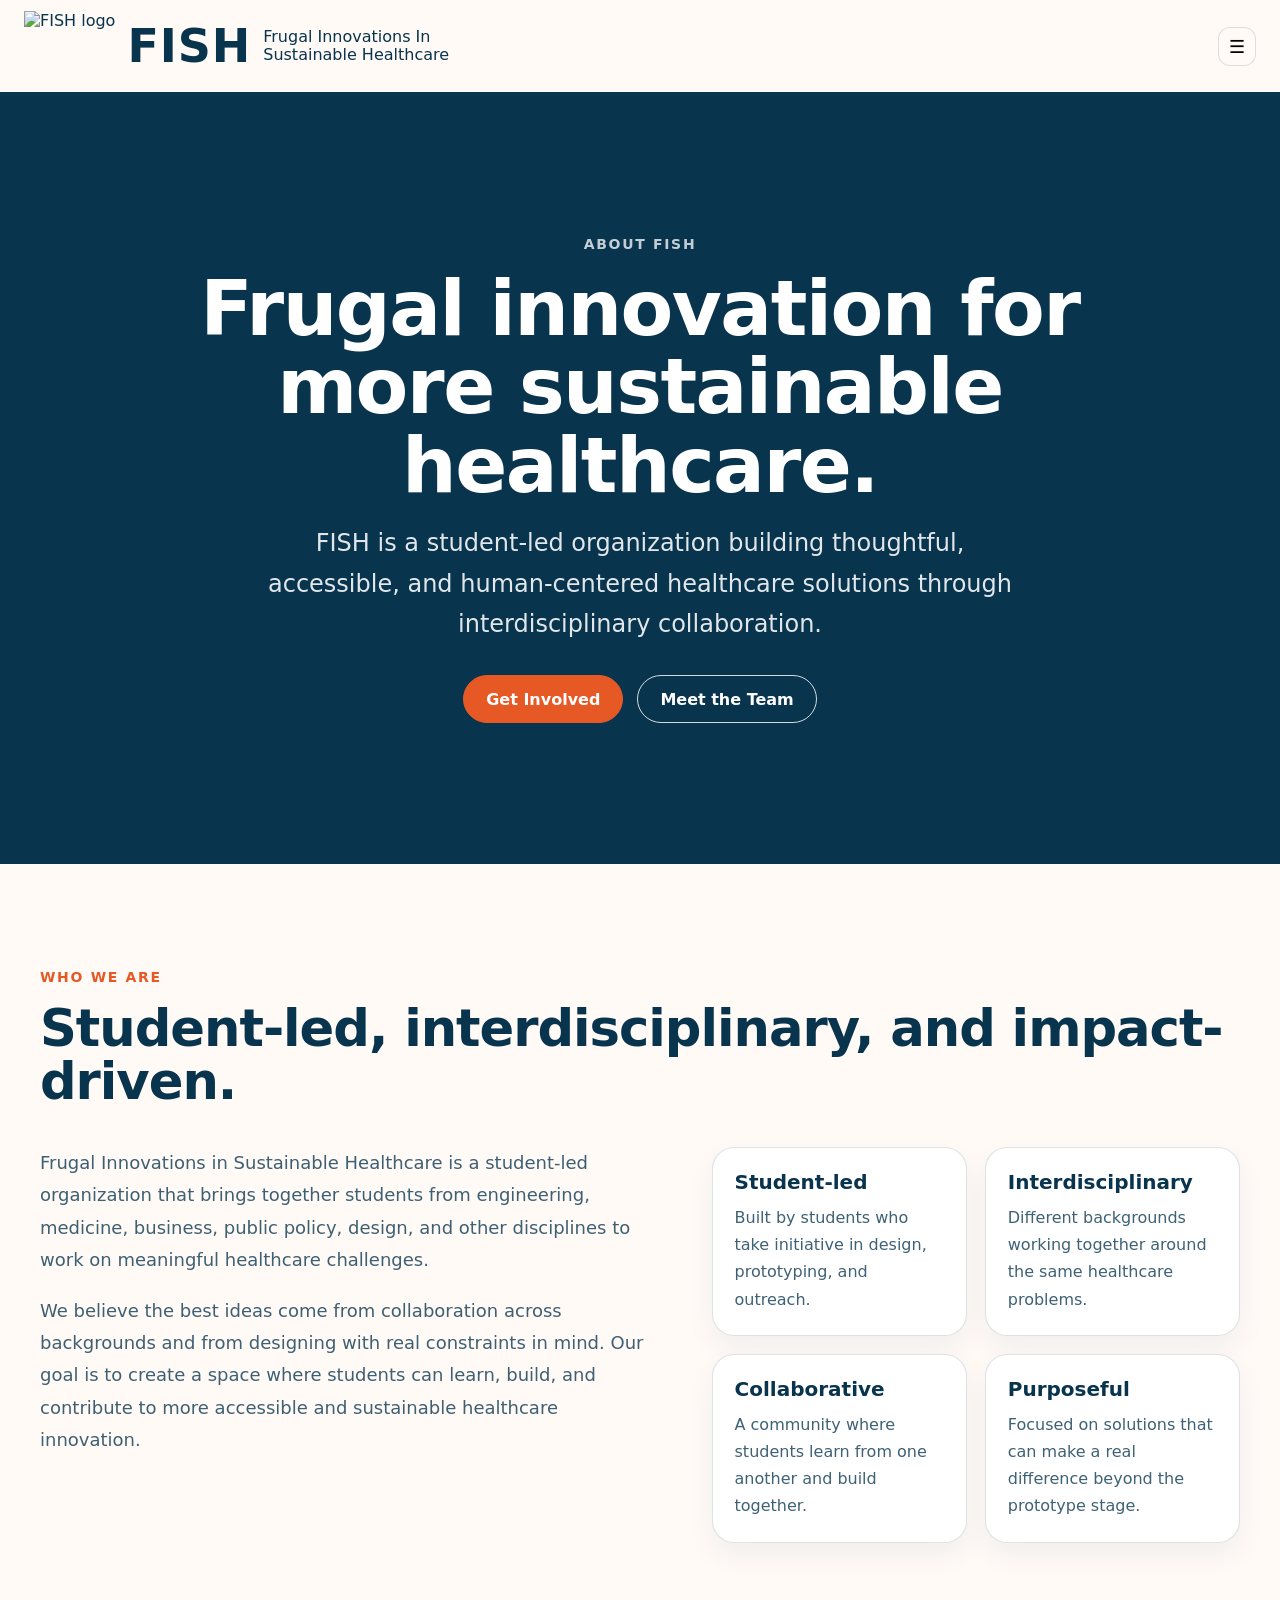
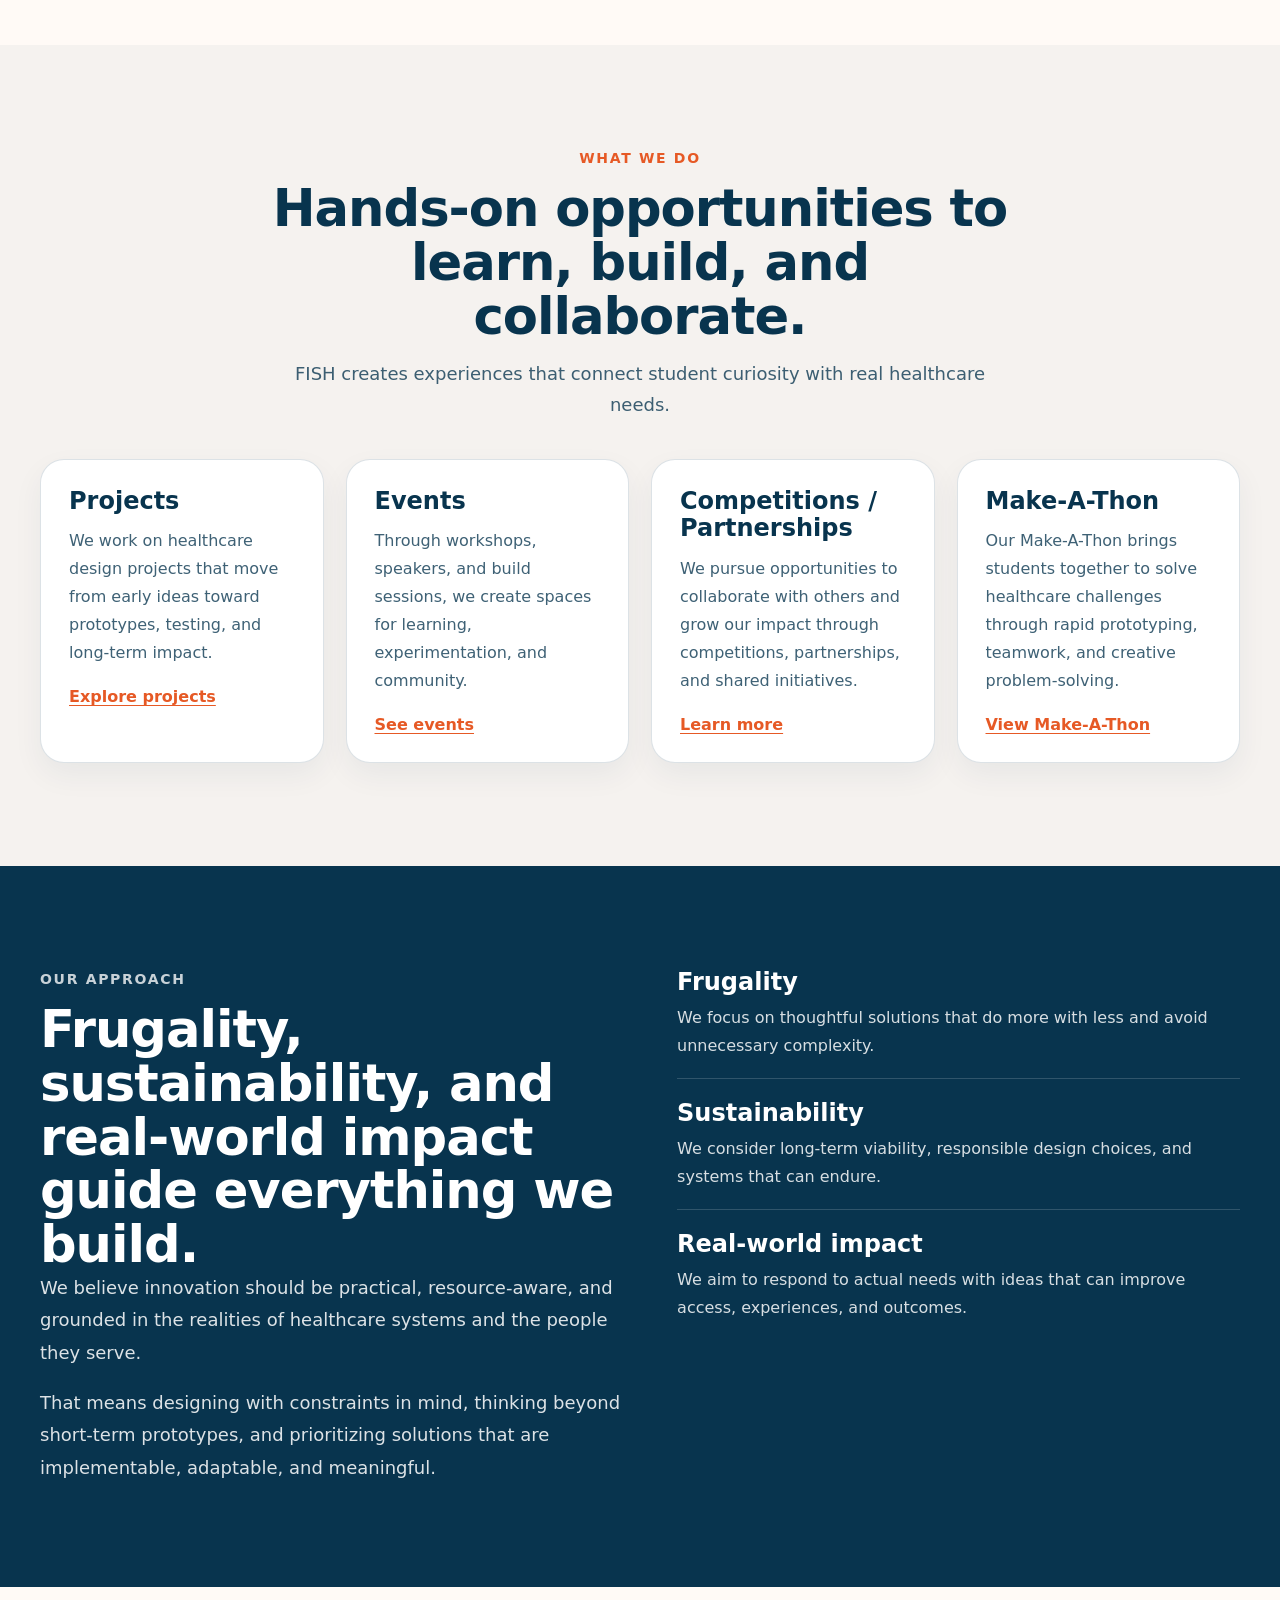
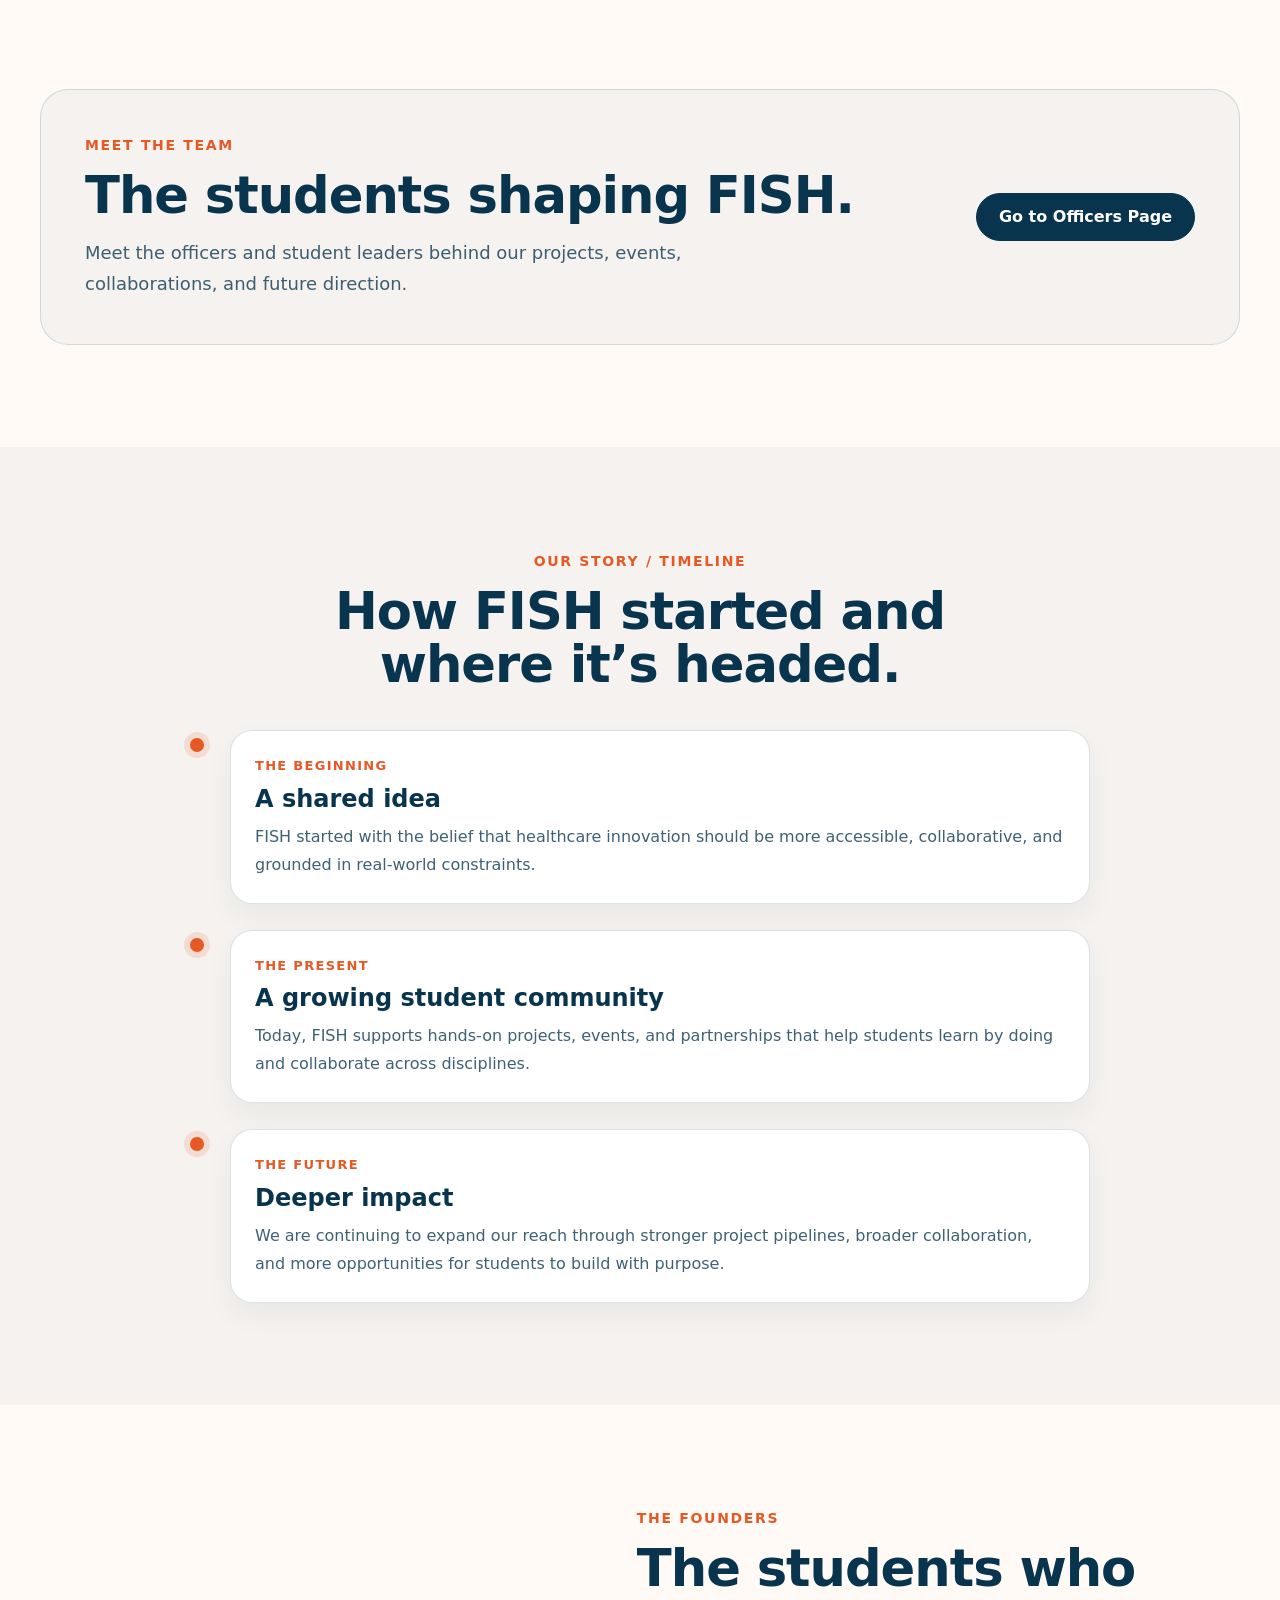
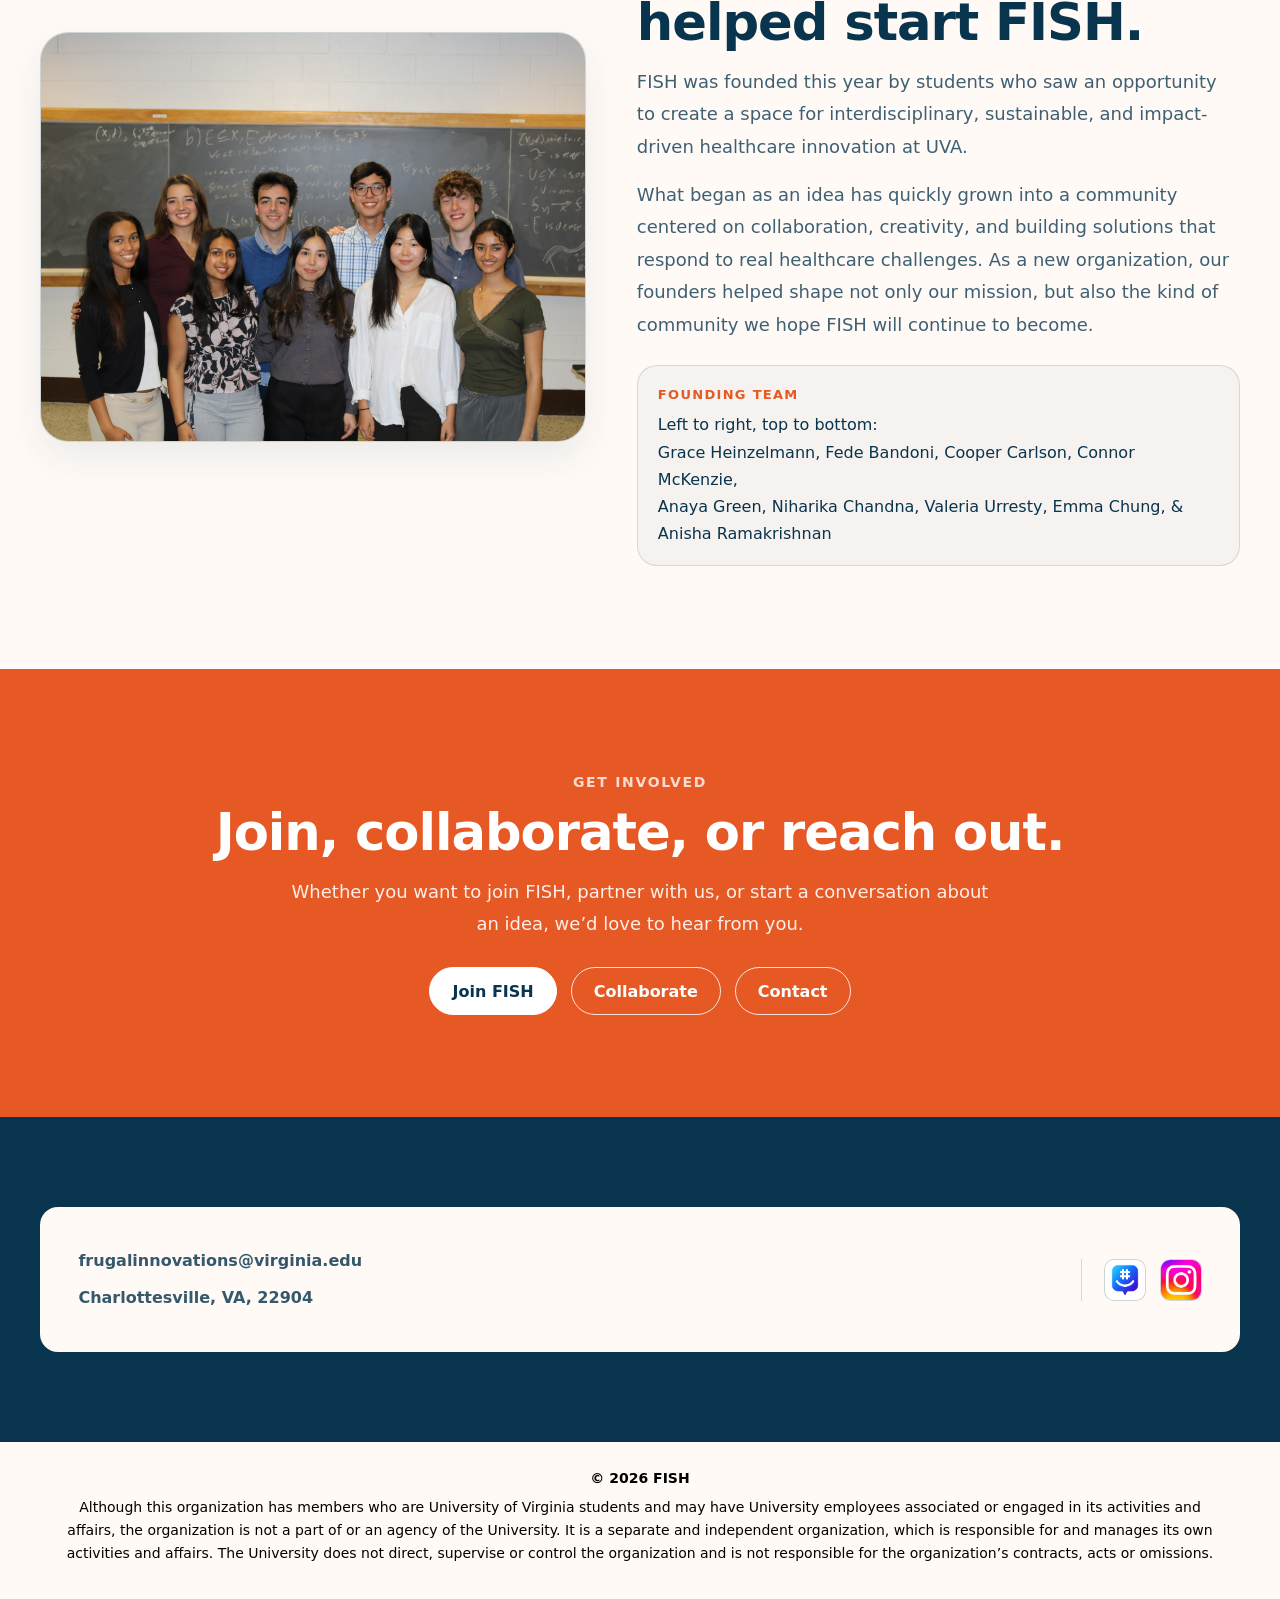
==== commit 6d9cdaff: "added founders section" ====
--- a/about/index.html
+++ b/about/index.html
@@ -281,6 +281,47 @@
         </div>
     </section>
 
+    <section class="aboutpage-section aboutpage-section--light">
+        <div class="aboutpage-container">
+            <div class="aboutpage-founders">
+                <div class="aboutpage-founders__imagewrap">
+                    <!-- Replace this image path with your real founders photo -->
+                    <img
+                            class="aboutpage-founders__image"
+                            src="/assets/officers/founders.jpg"
+                            alt="The founders of FISH"
+                    />
+                </div>
+
+                <div class="aboutpage-founders__content">
+                    <p class="aboutpage-section__label">The Founders</p>
+                    <h2 class="aboutpage-section__title">The students who helped start FISH.</h2>
+
+                    <p class="aboutpage-founders__text">
+                        FISH was founded this year by students who saw an opportunity to create a space
+                        for interdisciplinary, sustainable, and impact-driven healthcare innovation at UVA.
+                    </p>
+
+                    <p class="aboutpage-founders__text">
+                        What began as an idea has quickly grown into a community centered on collaboration,
+                        creativity, and building solutions that respond to real healthcare challenges.
+                        As a new organization, our founders helped shape not only our mission, but also
+                        the kind of community we hope FISH will continue to become.
+                    </p>
+
+                    <!-- Optional: replace with founder names if you want -->
+                    <div class="aboutpage-founders__meta">
+                        <p class="aboutpage-founders__meta-label">Founding Team</p>
+                        <p class="aboutpage-founders__meta-text">
+                            Left to right, top to bottom: <br>Grace Heinzelmann, Fede Bandoni, Cooper Carlson, Connor McKenzie,<br>
+                            Anaya Green, Niharika Chandna, Valeria Urresty, Emma Chung, & Anisha Ramakrishnan
+                        </p>
+                    </div>
+                </div>
+            </div>
+        </div>
+    </section>
+
     <section class="aboutpage-section aboutpage-section--accent" id="get-involved">
         <div class="aboutpage-container">
             <div class="aboutpage-involved">
--- a/css/styles.css
+++ b/css/styles.css
@@ -953,8 +953,9 @@
 
 .makeathon-hero{
     background:
-            linear-gradient(rgba(8, 52, 78, 0.88), rgba(8, 52, 78, 0.88)),
-            url("/assets/photos/make-a-thon/makeathon-hero.jpg") center / cover no-repeat;
+            var(--panel);
+            /* linear-gradient(rgba(8, 52, 78, 0.88), rgba(8, 52, 78, 0.88)),
+            url("/assets/make-a-thon/makeathon-main.jpg") center / cover no-repeat; */
     color: #fff;
     text-align: center;
     padding: clamp(84px, 11vw, 146px) 0;
@@ -1217,7 +1218,8 @@
 }
 
 .makeathon-subhero--sponsor{
-    background: linear-gradient(180deg, var(--panel) 0%, #0d4668 100%);
+    /* background: linear-gradient(180deg, var(--panel) 0%, #0d4668 100%); */
+    background: var(--panel);
 }
 
 .makeathon-subhero__inner{
@@ -2608,6 +2610,74 @@
     line-height: 1.75;
 }
 
+/* Founders */
+
+.aboutpage-founders{
+    display: grid;
+    grid-template-columns: 0.95fr 1.05fr;
+    gap: clamp(28px, 4vw, 56px);
+    align-items: center;
+}
+
+.aboutpage-founders__imagewrap{
+    position: relative;
+}
+
+.aboutpage-founders__image{
+    display: block;
+    width: 100%;
+    aspect-ratio: 4 / 3;
+    object-fit: cover;
+    border-radius: 28px;
+    border: 1px solid var(--border);
+    box-shadow: 0 16px 36px rgba(8, 52, 78, 0.08);
+    background: rgba(8, 52, 78, 0.06);
+}
+
+.aboutpage-founders__content{
+    max-width: 680px;
+}
+
+.aboutpage-founders__text{
+    color: var(--muted);
+    font-size: 18px;
+    line-height: 1.8;
+    margin: 16px 0 0;
+}
+
+.aboutpage-founders__meta{
+    margin-top: 24px;
+    padding: 18px 20px;
+    border: 1px solid var(--border);
+    border-radius: 20px;
+    background: rgba(8, 52, 78, 0.04);
+}
+
+.aboutpage-founders__meta-label{
+    margin: 0 0 6px;
+    font-size: 13px;
+    font-weight: 800;
+    letter-spacing: 0.1em;
+    text-transform: uppercase;
+    color: var(--accent);
+}
+
+.aboutpage-founders__meta-text{
+    margin: 0;
+    color: var(--text);
+    line-height: 1.7;
+}
+
+@media (max-width: 960px){
+    .aboutpage-founders{
+        grid-template-columns: 1fr;
+    }
+
+    .aboutpage-founders__content{
+        max-width: none;
+    }
+}
+
 /* Get involved */
 
 .aboutpage-involved{
@@ -2853,7 +2923,7 @@
     .split-side{ padding: 56px var(--pad); }
 }
 
-@media (max-width: 860px){
+@media (max-width: 1360px){
     .nav-toggle{ display: inline-flex; }
 
     .site-nav{
